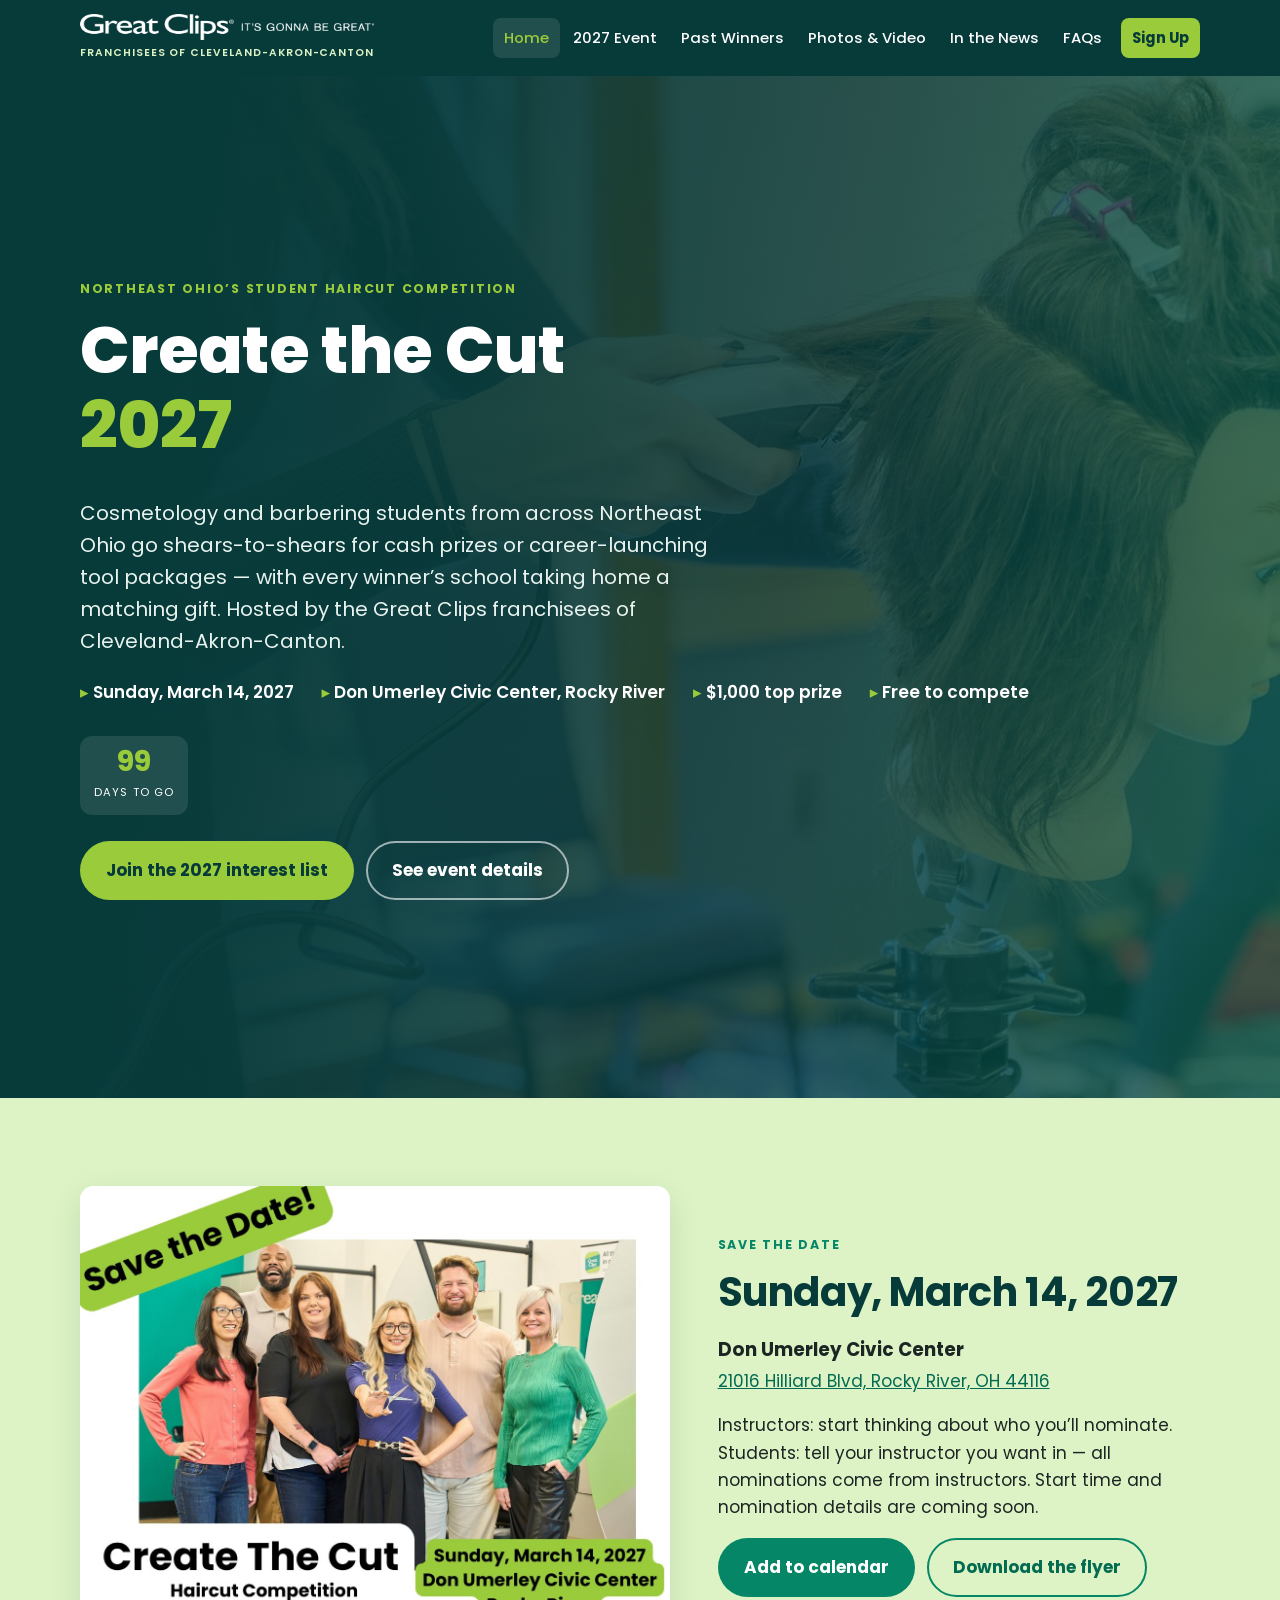
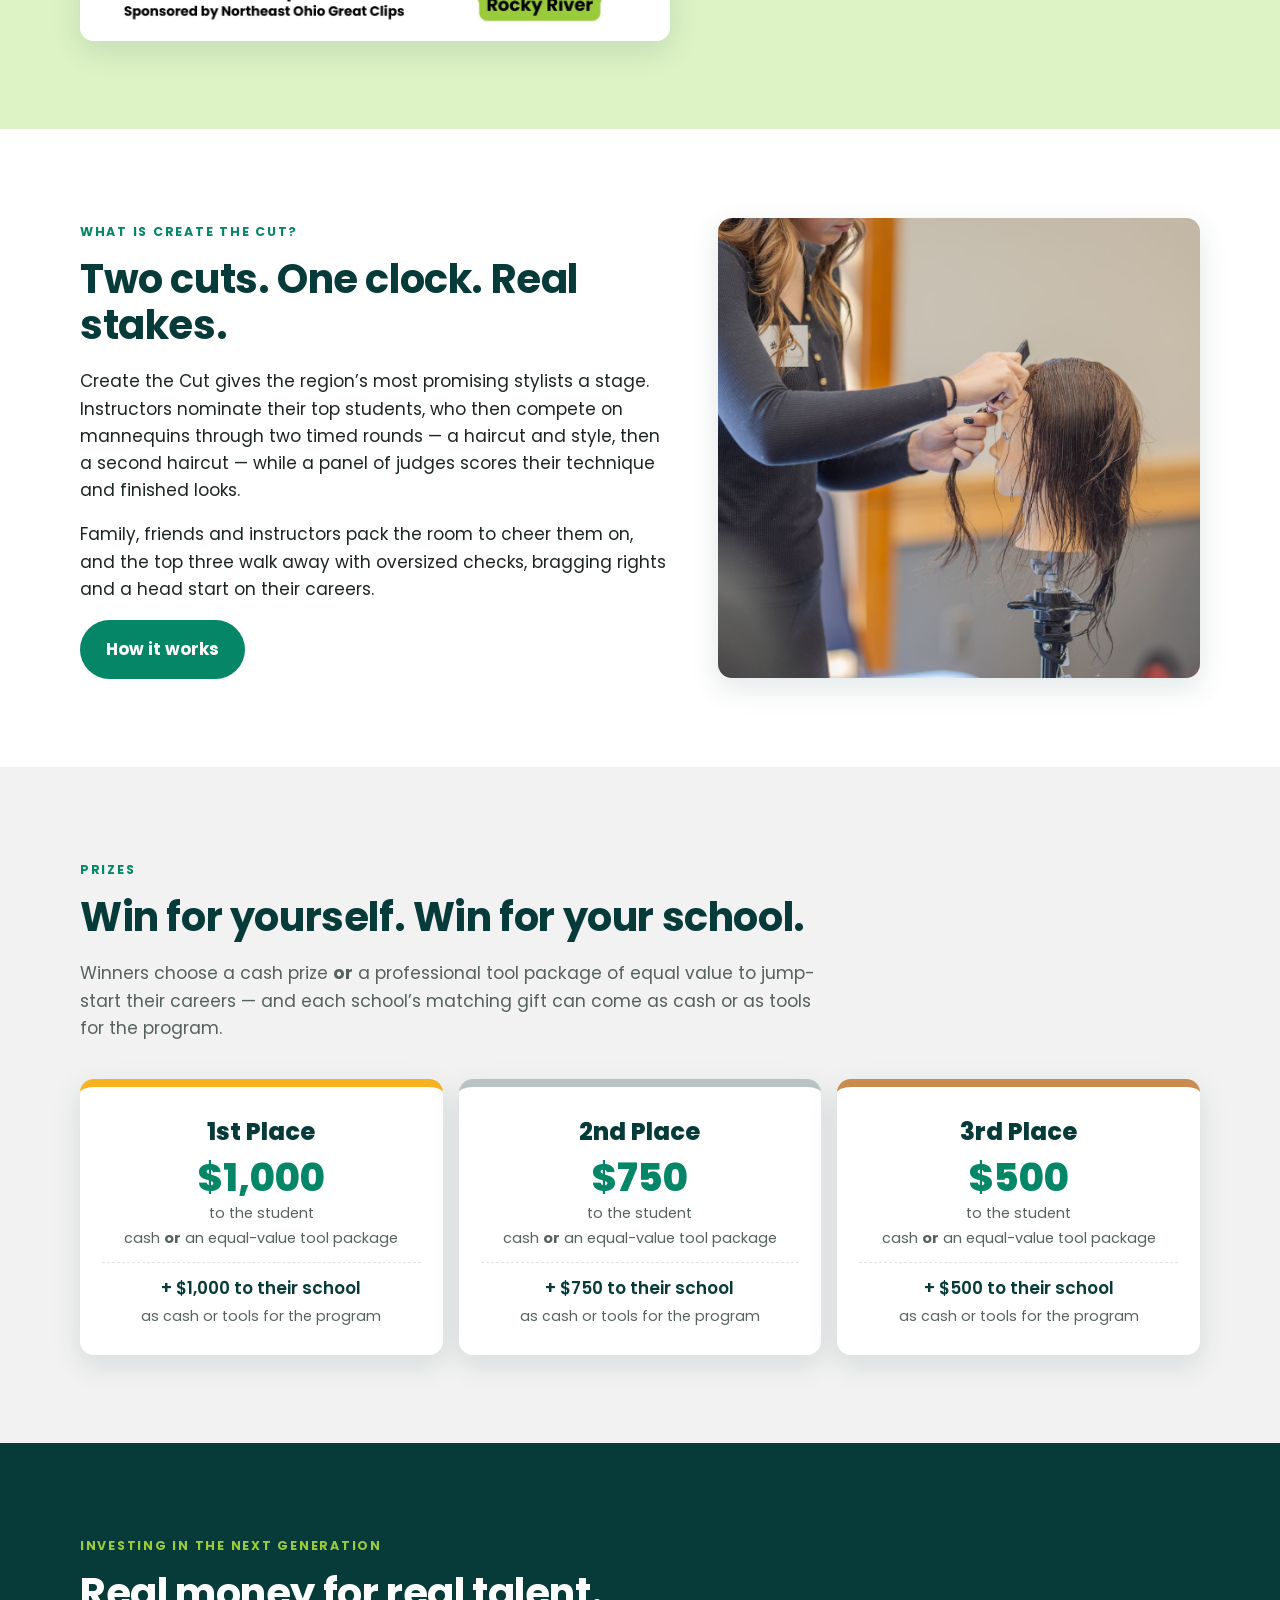
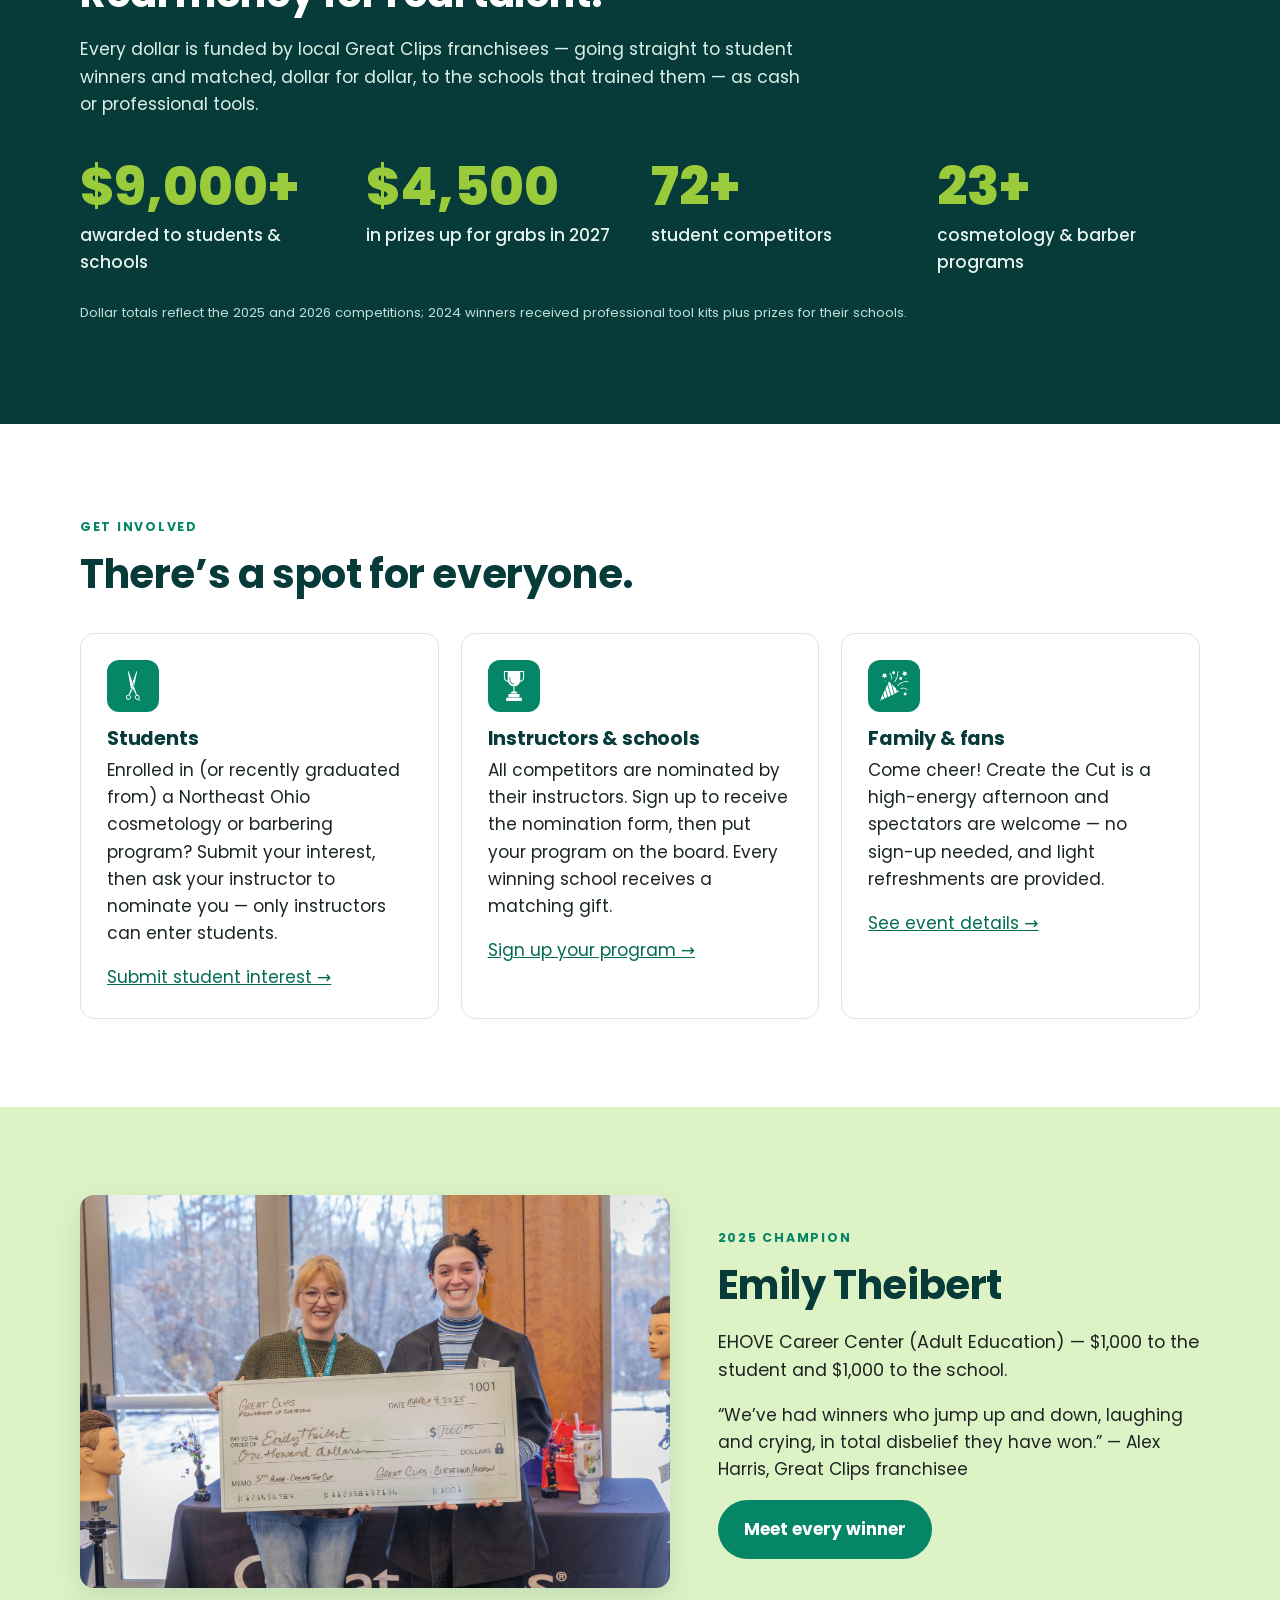
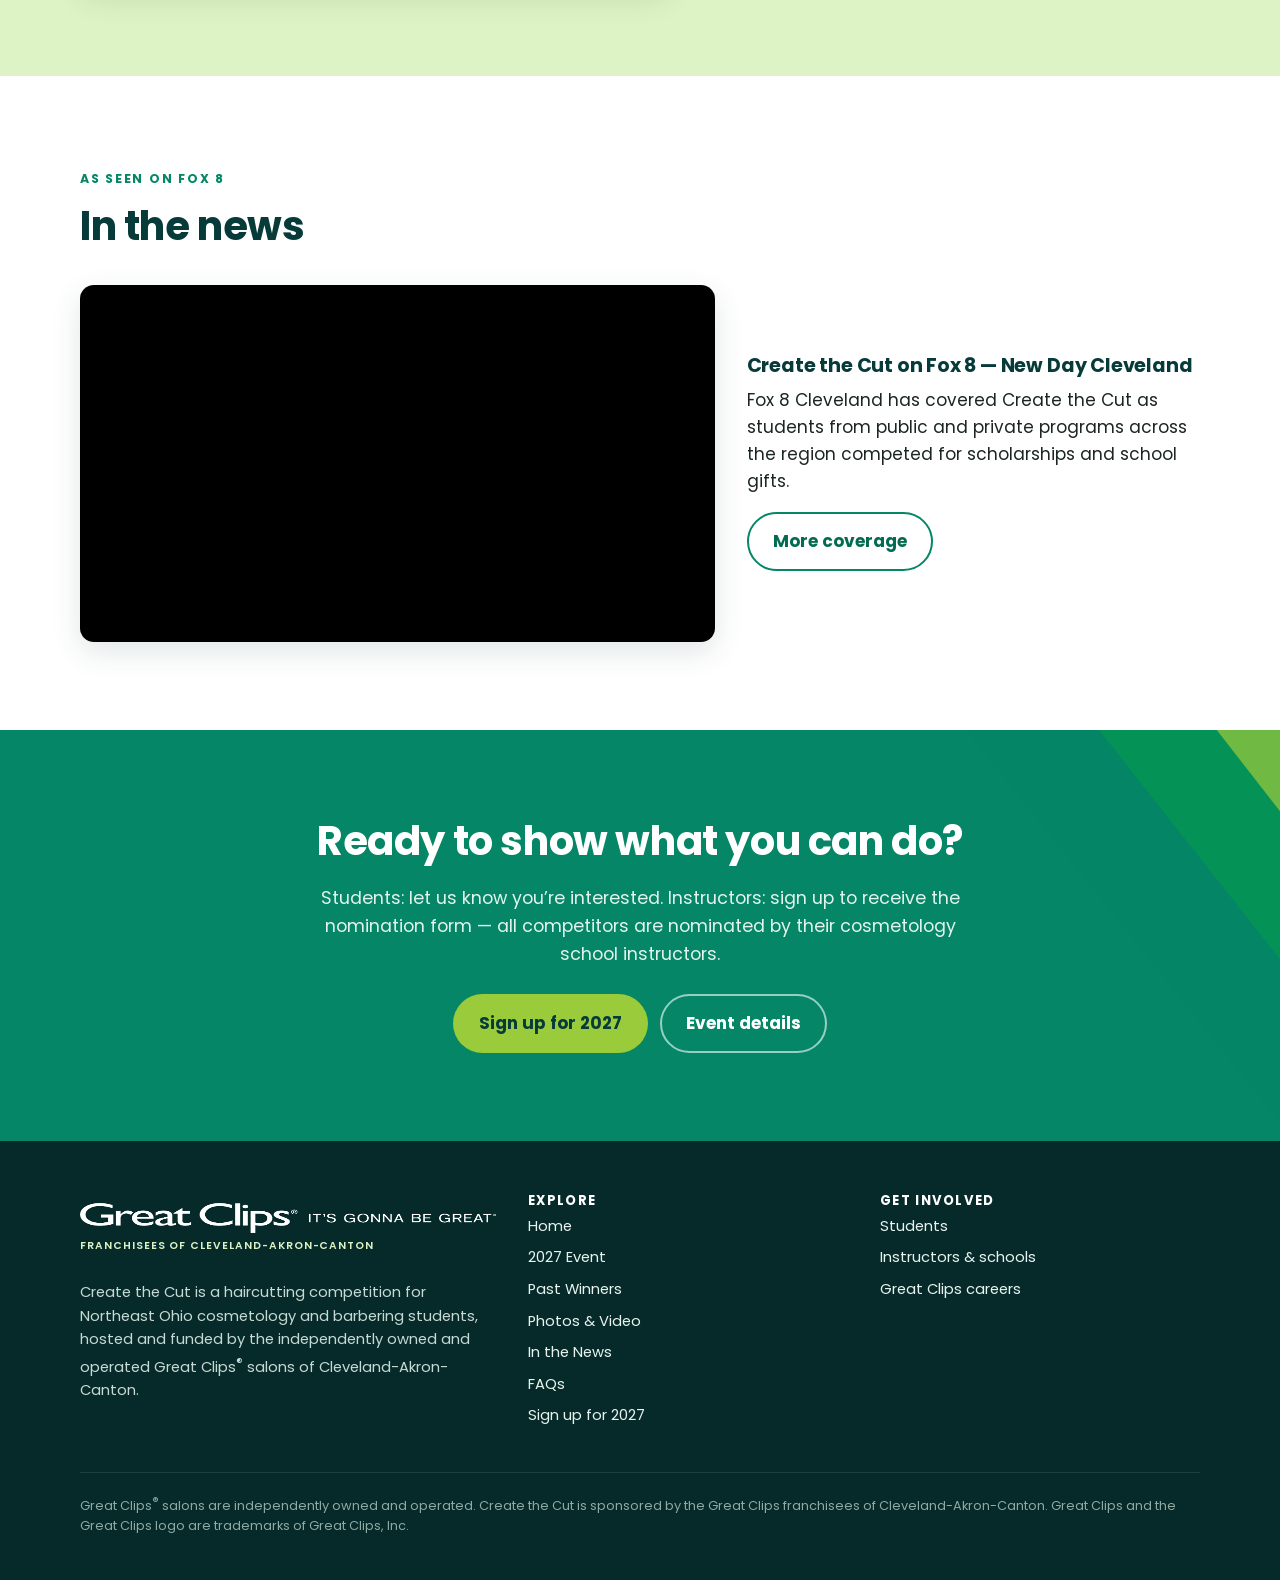
==== index.html @ e7cc9b96 "Add 2026 winners + 23 competitors; format = two 40-min rounds; 2026 run of show Co-Authored-By: Clau" ====
<!doctype html>
<html lang="en">
<head>
<meta charset="utf-8">
<meta name="viewport" content="width=device-width, initial-scale=1">
<title>Create the Cut 2027 | Great Clips Franchisees of Cleveland-Akron-Canton</title>
<meta name="description" content="Create the Cut is a haircutting competition for Northeast Ohio cosmetology and barbering students — cash or tool-package prizes plus matching school gifts, hosted by the Great Clips franchisees of Cleveland-Akron-Canton.">
<meta property="og:title" content="Create the Cut 2027 | Great Clips Franchisees of Cleveland-Akron-Canton">
<meta property="og:description" content="Create the Cut is a haircutting competition for Northeast Ohio cosmetology and barbering students — cash or tool-package prizes plus matching school gifts, hosted by the Great Clips franchisees of Cleveland-Akron-Canton.">
<meta property="og:image" content="assets/img/gallery/2025/ctc2025-01.jpg">
<meta name="theme-color" content="#073b3a">
<link rel="icon" href="assets/icons/shears.svg" type="image/svg+xml">
<link rel="preconnect" href="https://fonts.googleapis.com">
<link rel="preconnect" href="https://fonts.gstatic.com" crossorigin>
<link href="https://fonts.googleapis.com/css2?family=Poppins:wght@400;500;600;700;800&display=swap" rel="stylesheet">
<link rel="stylesheet" href="assets/css/site.css?v=1792579326">
</head>
<body>
<a class="skip" href="#main">Skip to content</a>
<header class="site-head">
  <div class="wrap">
    <a class="lockup " href="index.html" aria-label="Great Clips franchisees of Cleveland-Akron-Canton — home"><img src="assets/logo/gc-logo-tag-white.png" alt="Great Clips" width="276" height="26"><span>Franchisees of Cleveland-Akron-Canton</span></a>
    <button class="menu-btn" aria-expanded="false" aria-controls="nav">Menu</button>
    <nav class="nav" id="nav" aria-label="Main"><a href="index.html" aria-current=page>Home</a><a href="event.html">2027 Event</a><a href="past-events.html">Past Winners</a><a href="gallery.html">Photos & Video</a><a href="news.html">In the News</a><a href="faq.html">FAQs</a><a class="cta" href="signup.html">Sign Up</a></nav>
  </div>
</header>
<main id="main">

<section class="hero"><div class="hero-bg" style="background-image:url('assets/img/gallery/2025/ctc2025-19.jpg')"></div><div class="wrap">
  <span class="eyebrow">Northeast Ohio’s student haircut competition</span>
  <h1>Create the Cut <em>2027</em></h1>
  <p class="lede">Cosmetology and barbering students from across Northeast Ohio go shears-to-shears for cash prizes or career-launching tool packages — with every winner’s school taking home a matching gift. Hosted by the Great Clips franchisees of Cleveland-Akron-Canton.</p>
  <div class="facts"><span>Sunday, March 14, 2027</span><span>Don Umerley Civic Center, Rocky River</span><span>$1,000 top prize</span><span>Free to compete</span></div>
  <div class="countdown" data-to="2027-03-14T00:00:00-05:00"><div><b data-d>–</b><small>days to go</small></div></div>
  <div class="btn-row"><a class="btn btn-lime" href="signup.html">Join the 2027 interest list</a><a class="btn btn-ghost" href="event.html">See event details</a></div>
</div></section>

<section class="band-mint"><div class="wrap split">
  <a href="assets/ctc-save-the-date-2027.pdf" target="_blank" rel="noopener"><img src="assets/img/save-the-date-2027.jpg" alt="Save the date: Create the Cut, Sunday, March 14, 2027, Don Umerley Civic Center, Rocky River" loading="lazy" style="max-height:none;object-fit:contain;background:#fff"></a>
  <div>
    <span class="eyebrow" style="color:var(--jade)">Save the date</span>
    <h2>Sunday, March 14, 2027</h2>
    <p style="font-size:1.15rem;margin-bottom:4px"><b>Don Umerley Civic Center</b></p>
    <p><a href="https://www.google.com/maps/search/?api=1&amp;query=Don+Umerley+Civic+Center+21016+Hilliard+Blvd+Rocky+River+OH+44116" target="_blank" rel="noopener">21016 Hilliard Blvd, Rocky River, OH 44116</a></p>
    <p>Instructors: start thinking about who you’ll nominate. Students: tell your instructor you want in — all nominations come from instructors. Start time and nomination details are coming soon.</p>
    <div class="btn-row"><a class="btn btn-jade" href="assets/create-the-cut-2027.ics" download>Add to calendar</a><a class="btn btn-outline" href="assets/ctc-save-the-date-2027.pdf" download>Download the flyer</a></div>
  </div>
</div></section>

<section><div class="wrap split">
  <div>
    <span class="eyebrow" style="color:var(--jade)">What is Create the Cut?</span>
    <h2>Two cuts. One clock. Real stakes.</h2>
    <p>Create the Cut gives the region’s most promising stylists a stage. Instructors nominate their top students, who then compete on mannequins through two timed rounds — a haircut and style, then a second haircut — while a panel of judges scores their technique and finished looks.</p>
    <p>Family, friends and instructors pack the room to cheer them on, and the top three walk away with oversized checks, bragging rights and a head start on their careers.</p>
    <a class="btn btn-jade" href="event.html">How it works</a>
  </div>
  <img src="assets/img/gallery/2025/ctc2025-14.jpg" alt="A student competitor cutting a mannequin's hair at Create the Cut 2025" loading="lazy">
</div></section>

<section class="band-gray"><div class="wrap">
  <div class="section-head"><span class="eyebrow" style="color:var(--jade)">Prizes</span><h2>Win for yourself. Win for your school.</h2>
  <p>Winners choose a cash prize <b>or</b> a professional tool package of equal value to jump-start their careers — and each school’s matching gift can come as cash or as tools for the program.</p></div>
  <div class="prizes"><div class="prize p1"><div class="place">1st Place</div><div class="amt">$1,000</div><div class="who">to the student</div><div class="who" style="margin-top:2px">cash <b>or</b> an equal-value tool package</div><span class="plus">+ $1,000 to their school<br><small style="font-weight:400;color:var(--muted)">as cash or tools for the program</small></span></div><div class="prize p2"><div class="place">2nd Place</div><div class="amt">$750</div><div class="who">to the student</div><div class="who" style="margin-top:2px">cash <b>or</b> an equal-value tool package</div><span class="plus">+ $750 to their school<br><small style="font-weight:400;color:var(--muted)">as cash or tools for the program</small></span></div><div class="prize p3"><div class="place">3rd Place</div><div class="amt">$500</div><div class="who">to the student</div><div class="who" style="margin-top:2px">cash <b>or</b> an equal-value tool package</div><span class="plus">+ $500 to their school<br><small style="font-weight:400;color:var(--muted)">as cash or tools for the program</small></span></div></div>
</div></section>

<section class="band-dark"><div class="wrap">
  <div class="section-head"><span class="eyebrow">Investing in the next generation</span>
  <h2>Real money for real talent.</h2>
  <p>Every dollar is funded by local Great Clips franchisees — going straight to student winners and matched, dollar for dollar, to the schools that trained them — as cash or professional tools.</p></div>
  <div class="grid g4">
    <div class="stat"><b>$9,000+</b><span>awarded to students &amp; schools</span></div>
    <div class="stat"><b>$4,500</b><span>in prizes up for grabs in 2027</span></div>
    <div class="stat"><b>72+</b><span>student competitors</span></div>
    <div class="stat"><b>23+</b><span>cosmetology &amp; barber programs</span></div>
  </div>
  <p class="note">Dollar totals reflect the 2025 and 2026 competitions; 2024 winners received professional tool kits plus prizes for their schools.</p>
</div></section>

<section><div class="wrap">
  <div class="section-head"><span class="eyebrow" style="color:var(--jade)">Get involved</span><h2>There’s a spot for everyone.</h2></div>
  <div class="grid g3">
    <div class="card"><div class="ico"><img src="assets/icons/shears.svg" alt=""></div><h3>Students</h3><p>Enrolled in (or recently graduated from) a Northeast Ohio cosmetology or barbering program? Submit your interest, then ask your instructor to nominate you — only instructors can enter students.</p><a href="signup.html?role=student">Submit student interest →</a></div>
    <div class="card"><div class="ico"><img src="assets/icons/trophy.svg" alt=""></div><h3>Instructors &amp; schools</h3><p>All competitors are nominated by their instructors. Sign up to receive the nomination form, then put your program on the board. Every winning school receives a matching gift.</p><a href="signup.html?role=instructor">Sign up your program →</a></div>
    <div class="card"><div class="ico"><img src="assets/icons/party.svg" alt=""></div><h3>Family &amp; fans</h3><p>Come cheer! Create the Cut is a high-energy afternoon and spectators are welcome — no sign-up needed, and light refreshments are provided.</p><a href="event.html">See event details →</a></div>
  </div>
</div></section>

<section class="band-mint"><div class="wrap split">
  <img src="assets/img/gallery/2025/ctc2025-37.jpg" alt="Emily Theibert holding the first-place check at Create the Cut 2025" loading="lazy">
  <div>
    <span class="eyebrow" style="color:var(--jade)">2025 Champion</span>
    <h2>Emily Theibert</h2>
    <p style="font-size:1.1rem">EHOVE Career Center (Adult Education) — $1,000 to the student and $1,000 to the school.</p>
    <p>“We’ve had winners who jump up and down, laughing and crying, in total disbelief they have won.” — Alex Harris, Great Clips franchisee</p>
    <a class="btn btn-jade" href="past-events.html">Meet every winner</a>
  </div>
</div></section>

<section><div class="wrap">
  <div class="section-head"><span class="eyebrow" style="color:var(--jade)">As seen on FOX 8</span><h2>In the news</h2></div>
  <div class="feature-video">
    <iframe class="yt" src="https://www.youtube.com/embed/rX6pggy170c" title="Create the Cut on Fox 8 — New Day Cleveland" loading="lazy" referrerpolicy="strict-origin-when-cross-origin" allow="accelerometer; encrypted-media; gyroscope; picture-in-picture; web-share" allowfullscreen></iframe>
    <div><h3>Create the Cut on Fox 8 — New Day Cleveland</h3><p>Fox 8 Cleveland has covered Create the Cut as students from public and private programs across the region competed for scholarships and school gifts.</p><a class="btn btn-outline" href="news.html">More coverage</a></div>
  </div>
</div></section>

<section class="cta-band"><svg class="tri" viewBox="0 0 400 300" preserveAspectRatio="xMaxYMid slice" aria-hidden="true"><polygon points="160,0 400,0 400,300" fill="#048667" opacity=".55"/><polygon points="250,0 400,0 400,190" fill="#089f45" opacity=".55"/><polygon points="330,0 400,0 400,90" fill="#9acb3a" opacity=".8"/></svg><div class="wrap" style="position:relative;z-index:1">
  <h2>Ready to show what you can do?</h2><p>Students: let us know you’re interested. Instructors: sign up to receive the nomination form — all competitors are nominated by their cosmetology school instructors.</p>
  <div class="btn-row"><a class="btn btn-lime" href="signup.html">Sign up for 2027</a><a class="btn btn-ghost" href="event.html">Event details</a></div>
</div></section>

</main>
<footer class="site-foot">
  <div class="wrap">
    <div class="cols">
      <div>
        <a class="lockup " href="index.html" aria-label="Great Clips franchisees of Cleveland-Akron-Canton — home"><img src="assets/logo/gc-logo-tag-white.png" alt="Great Clips" width="276" height="26"><span>Franchisees of Cleveland-Akron-Canton</span></a>
        <p style="margin-top:16px;max-width:30rem">Create the Cut is a haircutting competition for Northeast Ohio cosmetology and barbering students, hosted and funded by the independently owned and operated Great Clips<sup>®</sup> salons of Cleveland-Akron-Canton.</p>
      </div>
      <div>
        <h4>Explore</h4>
        <ul><li><a href="index.html">Home</a></li><li><a href="event.html">2027 Event</a></li><li><a href="past-events.html">Past Winners</a></li><li><a href="gallery.html">Photos & Video</a></li><li><a href="news.html">In the News</a></li><li><a href="faq.html">FAQs</a></li><li><a href="signup.html">Sign up for 2027</a></li></ul>
      </div>
      <div>
        <h4>Get involved</h4>
        <ul>
          <li><a href="signup.html?role=student">Students</a></li>
          <li><a href="signup.html?role=instructor">Instructors &amp; schools</a></li>
          <li><a href="https://jobs.greatclips.com" target="_blank" rel="noopener">Great Clips careers</a></li>
          
        </ul>
      </div>
    </div>
    <p class="fine">Great Clips<sup>®</sup> salons are independently owned and operated. Create the Cut is sponsored by the Great Clips franchisees of Cleveland-Akron-Canton. Great Clips and the Great Clips logo are trademarks of Great Clips, Inc.</p>
  </div>
</footer>
<div class="lightbox" role="dialog" aria-modal="true" aria-label="Photo viewer">
  <button class="x" aria-label="Close">×</button><button class="prev" aria-label="Previous photo">‹</button>
  <img alt=""><button class="next" aria-label="Next photo">›</button>
</div>
<script src="assets/js/site.js?v=1792579326"></script>
</body>
</html>
---- assets/css/site.css ----
/* Create the Cut — Great Clips 2025 brand: green-led palette, Poppins (digital brand font), black/white logo only. */
:root {
  --jade: #048667;
  --jade-ink: #036b52;
  --lime: #9acb3a;
  --emerald: #089f45;
  --dark: #073b3a;
  --darker: #052a29;
  --sky: #bee5e6;
  --mint: #ddf3c5;
  --gray: #f2f2f2;
  --marigold: #f6b221;
  --ink: #1b2523;
  --muted: #55625f;
  --line: #dfe5e3;
  --white: #fff;
  --radius: 14px;
  --shadow: 0 10px 30px rgba(7, 59, 58, .12);
  --max: 1160px;
  color-scheme: light;
}
* { box-sizing: border-box; }
html { scroll-behavior: smooth; -webkit-text-size-adjust: 100%; }
body {
  margin: 0; background: var(--white); color: var(--ink);
  font: 400 17px/1.6 "Poppins", system-ui, -apple-system, "Segoe UI", sans-serif;
}
img, video, iframe { max-width: 100%; display: block; }
a { color: var(--jade-ink); }
a:hover { color: var(--emerald); }
h1, h2, h3, h4 { line-height: 1.15; margin: 0 0 .5em; color: var(--dark); letter-spacing: -.01em; }
h1 { font-size: clamp(2.3rem, 5.5vw, 4.1rem); font-weight: 800; }
h2 { font-size: clamp(1.7rem, 3.4vw, 2.5rem); font-weight: 700; }
h3 { font-size: 1.2rem; font-weight: 700; }
p { margin: 0 0 1em; }
.wrap { max-width: var(--max); margin: 0 auto; padding: 0 20px; }
.skip { position: absolute; left: -999px; }
.skip:focus { left: 12px; top: 12px; z-index: 99; background: #fff; padding: 8px 12px; }
:focus-visible { outline: 3px solid var(--lime); outline-offset: 2px; }

/* ---------- header / logo lockup ---------- */
.site-head { background: var(--dark); color: #fff; position: sticky; top: 0; z-index: 50; }
.site-head .wrap { display: flex; align-items: center; justify-content: space-between; gap: 16px; min-height: 76px; }
.lockup { display: flex; flex-direction: column; text-decoration: none; color: #fff; padding: 10px 0; }
.lockup img { height: 26px; width: auto; }
.lockup span { font-size: .66rem; font-weight: 600; letter-spacing: .09em; text-transform: uppercase; color: var(--mint); margin-top: 5px; white-space: nowrap; }
.nav { display: flex; gap: 2px; align-items: center; }
.nav a { color: #fff; text-decoration: none; font-weight: 500; font-size: .93rem; padding: 8px 11px; border-radius: 8px; }
.nav a:hover, .nav a[aria-current="page"] { background: rgba(255,255,255,.1); color: var(--lime); }
.nav a.cta { background: var(--lime); color: var(--dark); font-weight: 700; margin-left: 6px; }
.nav a.cta:hover { background: #b2dc5c; color: var(--dark); }
.menu-btn { display: none; background: none; border: 2px solid rgba(255,255,255,.35); color: #fff; border-radius: 8px; padding: 6px 12px; font: inherit; font-weight: 600; cursor: pointer; }
@media (max-width: 960px) {
  .menu-btn { display: block; }
  .nav { display: none; position: absolute; left: 0; right: 0; top: 100%; background: var(--dark); flex-direction: column; align-items: stretch; padding: 8px 16px 18px; border-top: 1px solid rgba(255,255,255,.1); }
  .nav.open { display: flex; }
  .nav a { padding: 12px; font-size: 1rem; }
  .nav a.cta { margin: 8px 0 0; text-align: center; }
}

/* ---------- buttons ---------- */
.btn { display: inline-flex; align-items: center; gap: 8px; padding: 14px 24px; border-radius: 999px; font-weight: 700; text-decoration: none; border: 2px solid transparent; cursor: pointer; font: inherit; font-weight: 700; transition: transform .15s, background .15s; }
.btn:hover { transform: translateY(-1px); }
.btn-lime { background: var(--lime); color: var(--dark); }
.btn-lime:hover { background: #b2dc5c; color: var(--dark); }
.btn-jade { background: var(--jade); color: #fff; }
.btn-jade:hover { background: var(--jade-ink); color: #fff; }
.btn-ghost { border-color: rgba(255,255,255,.6); color: #fff; }
.btn-ghost:hover { background: rgba(255,255,255,.1); color: #fff; }
.btn-outline { border-color: var(--jade); color: var(--jade-ink); }
.btn-row { display: flex; flex-wrap: wrap; gap: 12px; }

/* ---------- hero ---------- */
.hero { position: relative; color: #fff; background: var(--dark); overflow: hidden; }
.hero-bg { position: absolute; inset: 0; background: center 35%/cover no-repeat; opacity: .42; }
.hero::after { content: ""; position: absolute; inset: 0; background: linear-gradient(100deg, var(--dark) 15%, rgba(7,59,58,.55) 60%, rgba(4,134,103,.35)); }
.hero .wrap { position: relative; z-index: 1; padding-top: clamp(56px, 9vw, 110px); padding-bottom: clamp(56px, 9vw, 110px); }
.hero h1 { color: #fff; max-width: 13ch; }
.hero h1 em { font-style: normal; color: var(--lime); }
.hero .lede { font-size: clamp(1.05rem, 1.6vw, 1.25rem); max-width: 40rem; color: #e8f3ef; }
.eyebrow { display: inline-block; font-size: .78rem; font-weight: 700; letter-spacing: .14em; text-transform: uppercase; color: var(--lime); margin-bottom: 14px; }
.hero .facts { display: flex; flex-wrap: wrap; gap: 10px 28px; margin: 22px 0 30px; font-weight: 600; }
.hero .facts span::before { content: "▸ "; color: var(--lime); }
.page-hero { background: var(--dark); color: #fff; position: relative; overflow: hidden; }
.page-hero .wrap { padding-top: 56px; padding-bottom: 52px; position: relative; z-index: 1; }
.page-hero h1 { color: #fff; font-size: clamp(2rem, 4.4vw, 3.2rem); }
.page-hero p { color: #dcebe6; max-width: 46rem; font-size: 1.1rem; margin: 0; }
.tri { position: absolute; right: -40px; top: 0; bottom: 0; width: 46%; pointer-events: none; opacity: .9; }

/* ---------- sections ---------- */
section { padding: clamp(52px, 7vw, 88px) 0; }
.band-gray { background: var(--gray); }
.band-mint { background: var(--mint); }
.band-jade { background: var(--jade); color: #fff; }
.band-jade h2, .band-jade h3 { color: #fff; }
.band-dark { background: var(--dark); color: #fff; }
.band-dark h2, .band-dark h3 { color: #fff; }
.section-head { max-width: 46rem; margin-bottom: 36px; }
.section-head p { color: var(--muted); font-size: 1.08rem; }
.band-jade .section-head p, .band-dark .section-head p { color: #dcefe8; }
.grid { display: grid; gap: 22px; }
.g2 { grid-template-columns: repeat(auto-fit, minmax(300px, 1fr)); }
.g3 { grid-template-columns: repeat(auto-fit, minmax(260px, 1fr)); }
.g4 { grid-template-columns: repeat(auto-fit, minmax(200px, 1fr)); }
.split { display: grid; grid-template-columns: 1.1fr .9fr; gap: 48px; align-items: center; }
@media (max-width: 860px) { .split { grid-template-columns: 1fr; gap: 28px; } }
.split img { border-radius: var(--radius); box-shadow: var(--shadow); width: 100%; height: 100%; max-height: 460px; object-fit: cover; }

/* ---------- cards / stats ---------- */
.card { background: #fff; border: 1px solid var(--line); border-radius: var(--radius); padding: 26px; }
.card h3 { margin-bottom: .35em; }
.card p:last-child { margin-bottom: 0; }
.card .ico { width: 52px; height: 52px; border-radius: 12px; background: var(--jade); display: grid; place-items: center; margin-bottom: 16px; }
.card .ico img { width: 30px; height: 30px; filter: brightness(0) invert(1); }
.stat { text-align: left; padding: 6px 0; }
.stat b { display: block; font-size: clamp(2.3rem, 4.6vw, 3.3rem); font-weight: 800; color: var(--lime); line-height: 1; margin-bottom: 8px; }
.stat span { font-weight: 500; color: #e6f2ee; }
.band-mint .stat b, .band-gray .stat b { color: var(--jade); }
.band-mint .stat span { color: var(--dark); }
.note { font-size: .82rem; color: var(--muted); margin-top: 20px; }
.band-jade .note, .band-dark .note { color: #bfe0d6; }

/* prize table */
.prizes { display: grid; grid-template-columns: repeat(3, 1fr); gap: 16px; }
@media (max-width: 700px) { .prizes { grid-template-columns: 1fr; } }
.prize { background: #fff; color: var(--ink); border-radius: var(--radius); padding: 26px 22px; text-align: center; border-top: 8px solid var(--lime); box-shadow: var(--shadow); }
.prize.p1 { border-top-color: var(--marigold); }
.prize.p2 { border-top-color: #b9c4c2; }
.prize.p3 { border-top-color: #c98b4f; }
.prize .place { font-weight: 800; font-size: 1.5rem; color: var(--dark); }
.prize .amt { font-size: 2.4rem; font-weight: 800; color: var(--jade); line-height: 1.1; margin: 6px 0 2px; }
.prize .who { font-size: .9rem; color: var(--muted); }
.prize .plus { display: block; margin-top: 12px; padding-top: 12px; border-top: 1px dashed var(--line); font-weight: 600; color: var(--dark); }

/* timeline / steps */
.steps { counter-reset: s; display: grid; gap: 14px; }
.step { position: relative; padding: 18px 20px 18px 74px; background: #fff; border: 1px solid var(--line); border-radius: var(--radius); }
.step::before { counter-increment: s; content: counter(s); position: absolute; left: 18px; top: 16px; width: 40px; height: 40px; border-radius: 50%; background: var(--jade); color: #fff; font-weight: 800; display: grid; place-items: center; }
.step h3 { margin: 0 0 4px; font-size: 1.05rem; }
.step p { margin: 0; color: var(--muted); }
.sched { list-style: none; margin: 0; padding: 0; }
.sched li { display: grid; grid-template-columns: 130px 1fr; gap: 16px; padding: 14px 0; border-bottom: 1px solid var(--line); }
.sched li b { color: var(--jade-ink); }
@media (max-width: 520px) { .sched li { grid-template-columns: 1fr; gap: 2px; } }
.glance { display: grid; grid-template-columns: repeat(auto-fit, minmax(220px, 1fr)); gap: 0; border: 1px solid var(--line); border-radius: var(--radius); overflow: hidden; background: #fff; }
.glance div { padding: 22px; border-right: 1px solid var(--line); border-bottom: 1px solid var(--line); }
.glance small { display: block; text-transform: uppercase; letter-spacing: .1em; font-weight: 700; font-size: .72rem; color: var(--jade-ink); margin-bottom: 4px; }
.glance strong { display: block; font-size: 1.12rem; color: var(--dark); }
.glance span { color: var(--muted); font-size: .92rem; }
.tag { display: inline-block; background: var(--mint); color: var(--dark); font-weight: 600; font-size: .78rem; padding: 3px 10px; border-radius: 999px; }
.tba { background: #fff4d6; color: #6b4b00; }

/* ---------- past events ---------- */
.year-nav { display: flex; gap: 8px; flex-wrap: wrap; margin-bottom: 8px; }
.year-nav a { text-decoration: none; font-weight: 700; padding: 8px 18px; border-radius: 999px; border: 2px solid var(--jade); color: var(--jade-ink); }
.year-nav a:hover { background: var(--jade); color: #fff; }
.year { scroll-margin-top: 90px; }
.year-head { display: flex; flex-wrap: wrap; align-items: baseline; gap: 10px 20px; margin-bottom: 18px; }
.year-head h2 { margin: 0; font-size: clamp(2.4rem, 5vw, 3.6rem); color: var(--jade); }
.meta { display: flex; flex-wrap: wrap; gap: 8px; }
.podium { display: grid; grid-template-columns: repeat(3, 1fr); gap: 16px; margin: 26px 0; }
@media (max-width: 760px) { .podium { grid-template-columns: 1fr; } }
.winner { border-radius: var(--radius); padding: 22px; background: var(--dark); color: #fff; position: relative; overflow: hidden; }
.winner .medal { width: 46px; height: 46px; border-radius: 50%; display: grid; place-items: center; font-weight: 800; color: var(--dark); background: var(--marigold); margin-bottom: 12px; }
.winner.p2 .medal { background: #d5dddb; }
.winner.p3 .medal { background: #d9a06b; }
.winner .nm { font-size: 1.3rem; font-weight: 700; line-height: 1.2; }
.winner .sc { color: var(--mint); font-size: .95rem; margin-top: 4px; }
.winner .amt { margin-top: 14px; font-size: .88rem; color: #cde6de; }
.winner .amt b { color: var(--lime); }
.pending { border: 2px dashed var(--line); border-radius: var(--radius); padding: 22px; color: var(--muted); background: #fff; margin: 22px 0; }
details.roster { background: #fff; border: 1px solid var(--line); border-radius: var(--radius); margin-top: 18px; }
details.roster summary { cursor: pointer; padding: 16px 20px; font-weight: 700; color: var(--dark); list-style: none; display: flex; justify-content: space-between; }
details.roster summary::after { content: "+"; font-size: 1.4rem; line-height: 1; color: var(--jade); }
details.roster[open] summary::after { content: "–"; }
.roster-grid { display: grid; grid-template-columns: repeat(auto-fill, minmax(250px, 1fr)); gap: 0 24px; padding: 0 20px 18px; }
.roster-grid div { padding: 9px 0; border-bottom: 1px solid var(--gray); }
.roster-grid b { display: block; font-weight: 600; }
.roster-grid span { font-size: .86rem; color: var(--muted); }
.schools { columns: 2 260px; padding: 0 20px 18px; margin: 0; list-style: none; }
.schools li { padding: 6px 0; break-inside: avoid; }
.schools li span { color: var(--muted); font-size: .86rem; }
.strip { display: grid; grid-template-columns: repeat(auto-fill, minmax(150px, 1fr)); gap: 8px; margin-top: 18px; }
.strip img { aspect-ratio: 1; object-fit: cover; border-radius: 10px; width: 100%; cursor: zoom-in; }
.divider { height: 1px; background: var(--line); margin: 56px 0; }

/* ---------- gallery ---------- */
.filters { display: flex; flex-wrap: wrap; gap: 8px; margin-bottom: 24px; }
.filters button { font: inherit; font-weight: 600; padding: 8px 18px; border-radius: 999px; border: 2px solid var(--jade); background: #fff; color: var(--jade-ink); cursor: pointer; }
.filters button[aria-pressed="true"] { background: var(--jade); color: #fff; }
.masonry { columns: 3 280px; column-gap: 12px; }
.masonry figure { margin: 0 0 12px; break-inside: avoid; position: relative; }
.masonry img { width: 100%; height: auto; border-radius: 10px; cursor: zoom-in; background: var(--gray); }
.masonry figcaption { position: absolute; left: 10px; top: 10px; background: rgba(7,59,58,.82); color: #fff; font-size: .72rem; font-weight: 700; padding: 2px 9px; border-radius: 999px; }
.videos { display: grid; grid-template-columns: repeat(auto-fit, minmax(320px, 1fr)); gap: 22px; }
.vid { background: #fff; border-radius: var(--radius); overflow: hidden; border: 1px solid var(--line); }
.vid video, .vid .yt { width: 100%; aspect-ratio: 16/9; background: #000; border: 0; }
.vid .cap { padding: 14px 18px; }
.vid .cap b { display: block; color: var(--dark); }
.vid .cap span { font-size: .88rem; color: var(--muted); }
.lightbox { position: fixed; inset: 0; background: rgba(5,20,19,.94); display: none; align-items: center; justify-content: center; z-index: 100; padding: 20px; }
.lightbox.open { display: flex; }
.lightbox img { max-height: 88vh; max-width: 92vw; border-radius: 8px; }
.lightbox button { position: absolute; background: rgba(255,255,255,.12); color: #fff; border: 0; font-size: 1.6rem; width: 52px; height: 52px; border-radius: 50%; cursor: pointer; }
.lightbox .x { top: 16px; right: 16px; }
.lightbox .prev { left: 14px; top: 50%; transform: translateY(-50%); }
.lightbox .next { right: 14px; top: 50%; transform: translateY(-50%); }

/* ---------- news ---------- */
.feature-video { display: grid; grid-template-columns: 1.4fr 1fr; gap: 32px; align-items: center; }
@media (max-width: 860px) { .feature-video { grid-template-columns: 1fr; } }
.feature-video .yt { width: 100%; aspect-ratio: 16/9; border: 0; border-radius: var(--radius); box-shadow: var(--shadow); background: #000; }
.article { display: flex; flex-direction: column; text-decoration: none; color: inherit; transition: transform .15s, box-shadow .15s; }
.article:hover { transform: translateY(-3px); box-shadow: var(--shadow); color: inherit; }
.article .src { font-size: .76rem; text-transform: uppercase; letter-spacing: .1em; font-weight: 700; color: var(--jade-ink); }
.article h3 { margin: 8px 0; }
.article .date { font-size: .85rem; color: var(--muted); }
.article .go { margin-top: auto; padding-top: 14px; font-weight: 700; color: var(--jade-ink); }

/* ---------- FAQ ---------- */
.faq { max-width: 860px; }
.faq h2 { margin-top: 44px; font-size: 1.5rem; }
.faq h2:first-child { margin-top: 0; }
.faq details { border-bottom: 1px solid var(--line); }
.faq summary { cursor: pointer; padding: 20px 40px 20px 0; font-weight: 600; font-size: 1.08rem; color: var(--dark); list-style: none; position: relative; }
.faq summary::-webkit-details-marker { display: none; }
.faq summary::after { content: "+"; position: absolute; right: 6px; top: 14px; font-size: 1.7rem; color: var(--jade); font-weight: 400; }
.faq details[open] summary::after { content: "–"; }
.faq .a { padding: 0 0 20px; color: #2f3b39; }

/* ---------- form ---------- */
.form-wrap { display: grid; grid-template-columns: 1fr 340px; gap: 40px; align-items: start; }
@media (max-width: 900px) { .form-wrap { grid-template-columns: 1fr; } }
form.signup { background: #fff; border: 1px solid var(--line); border-radius: var(--radius); padding: clamp(20px, 4vw, 36px); box-shadow: var(--shadow); }
fieldset { border: 0; padding: 0; margin: 0 0 24px; }
legend { font-weight: 700; color: var(--dark); font-size: 1.05rem; margin-bottom: 12px; padding: 0; }
.roles { display: grid; grid-template-columns: repeat(auto-fit, minmax(180px, 1fr)); gap: 10px; }
.roles label { border: 2px solid var(--line); border-radius: 12px; padding: 14px; cursor: pointer; display: flex; gap: 10px; align-items: flex-start; font-weight: 600; line-height: 1.3; }
.roles label small { display: block; font-weight: 400; color: var(--muted); font-size: .82rem; margin-top: 2px; }
.roles input { margin-top: 3px; accent-color: var(--jade); }
.roles label:has(input:checked) { border-color: var(--jade); background: #f1faf6; }
.fields { display: grid; grid-template-columns: 1fr 1fr; gap: 16px; }
.fields .full { grid-column: 1 / -1; }
@media (max-width: 600px) { .fields { grid-template-columns: 1fr; } }
.field label { display: block; font-weight: 600; font-size: .92rem; margin-bottom: 6px; color: var(--dark); }
.field label i { font-style: normal; color: var(--muted); font-weight: 400; }
input[type=text], input[type=email], input[type=tel], input[type=number], select, textarea {
  width: 100%; font: inherit; font-size: 1rem; padding: 12px 14px; border: 1.5px solid #c9d3d0; border-radius: 10px; background: #fff; color: var(--ink);
}
input:focus, select:focus, textarea:focus { border-color: var(--jade); outline: 3px solid rgba(154,203,58,.45); outline-offset: 0; }
textarea { min-height: 96px; resize: vertical; }
.check { display: flex; gap: 10px; align-items: flex-start; font-size: .92rem; color: #2f3b39; margin-top: 8px; }
.check input { margin-top: 4px; accent-color: var(--jade); width: 18px; height: 18px; flex: none; }
.hp { position: absolute; left: -5000px; }
.role-only { display: none; }
.form-msg { margin-top: 16px; padding: 14px 16px; border-radius: 10px; display: none; font-weight: 500; }
.form-msg.ok { display: block; background: var(--mint); color: var(--dark); }
.form-msg.err { display: block; background: #fde8e4; color: #7a1d0c; }
.form-msg.info { display: block; background: #fff4d6; color: #5c4100; }
.aside-card { background: var(--dark); color: #fff; border-radius: var(--radius); padding: 28px; position: sticky; top: 100px; }
.aside-card h3 { color: #fff; }
.aside-card ul { padding-left: 18px; margin: 0 0 1em; color: #dcebe6; }
.aside-card li { margin-bottom: 8px; }
.aside-card .big { font-size: 2.3rem; font-weight: 800; color: var(--lime); line-height: 1; }

/* ---------- CTA + footer ---------- */
.cta-band { background: var(--jade); color: #fff; text-align: center; position: relative; overflow: hidden; }
.cta-band h2 { color: #fff; }
.cta-band p { color: #e3f4ee; max-width: 40rem; margin: 0 auto 26px; font-size: 1.1rem; }
.cta-band .btn-row { justify-content: center; }
.site-foot { background: var(--darker); color: #c7d9d4; padding: 52px 0 30px; font-size: .92rem; }
.site-foot .cols { display: grid; grid-template-columns: 1.3fr 1fr 1fr; gap: 32px; }
@media (max-width: 760px) { .site-foot .cols { grid-template-columns: 1fr; } }
.site-foot a { color: #e8f3ef; text-decoration: none; }
.site-foot a:hover { color: var(--lime); }
.site-foot h4 { color: #fff; font-size: .82rem; text-transform: uppercase; letter-spacing: .1em; }
.site-foot ul { list-style: none; padding: 0; margin: 0; }
.site-foot li { margin-bottom: 8px; }
.site-foot .lockup img { height: 30px; }
.site-foot .fine { border-top: 1px solid rgba(255,255,255,.1); margin-top: 36px; padding-top: 20px; font-size: .8rem; color: #8fa9a3; }
.countdown { display: flex; gap: 10px; margin: 0 0 26px; }
.countdown div { background: rgba(255,255,255,.1); border-radius: 12px; padding: 10px 14px; text-align: center; min-width: 74px; }
.countdown b { display: block; font-size: 1.8rem; color: var(--lime); line-height: 1.1; }
.countdown small { font-size: .7rem; text-transform: uppercase; letter-spacing: .1em; }
@media (prefers-reduced-motion: reduce) { * { scroll-behavior: auto !important; transition: none !important; } }
@media (max-width: 480px) {
  .site-head .wrap { gap: 10px; padding: 0 16px; }
  .lockup img { height: 20px; }
  .lockup span { font-size: .54rem; letter-spacing: .06em; }
  .menu-btn { padding: 6px 10px; flex: none; }
  .wrap { padding: 0 16px; }
}

.callout { background: #fff4d6; border-left: 6px solid var(--marigold); color: #4a3500; padding: 14px 18px; border-radius: 10px; margin-bottom: 24px; }
.role-note { margin: 14px 0 0; padding: 12px 16px; border-radius: 10px; background: var(--mint); color: var(--dark); font-size: .94rem; }
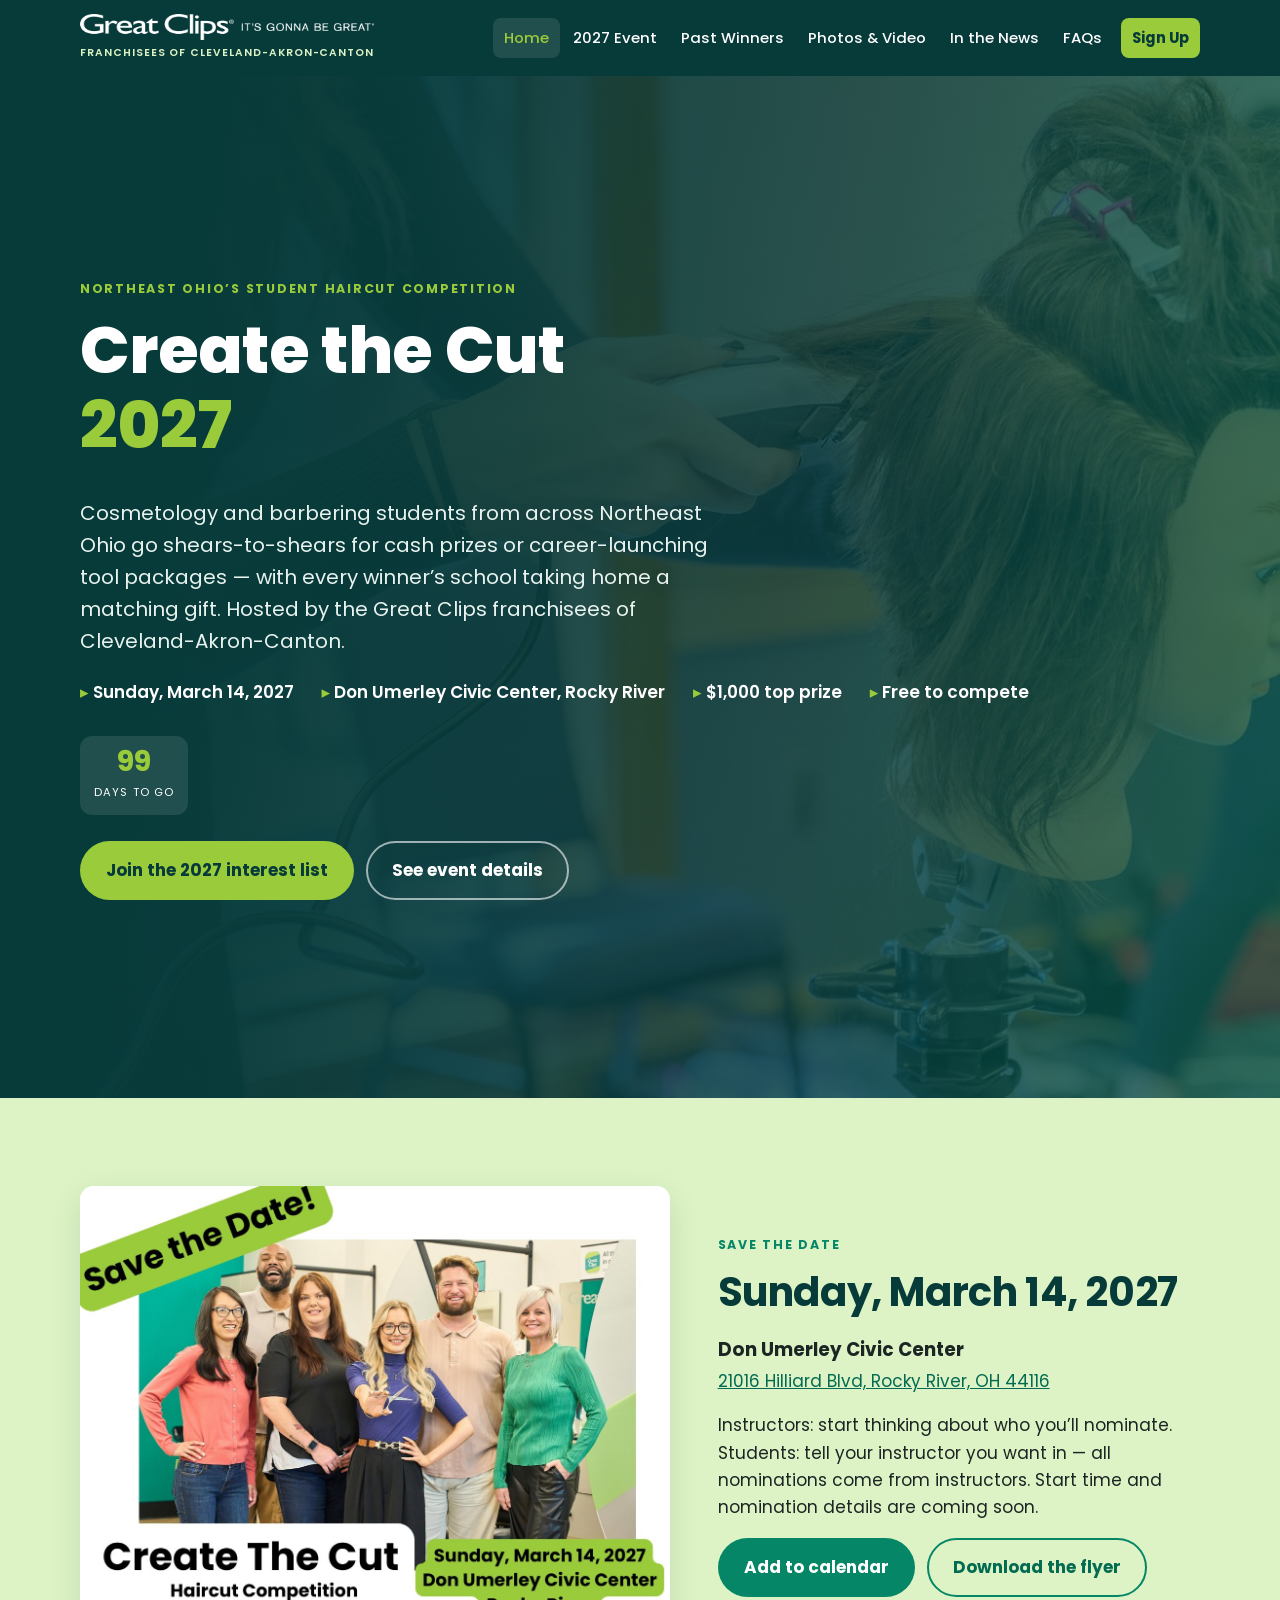
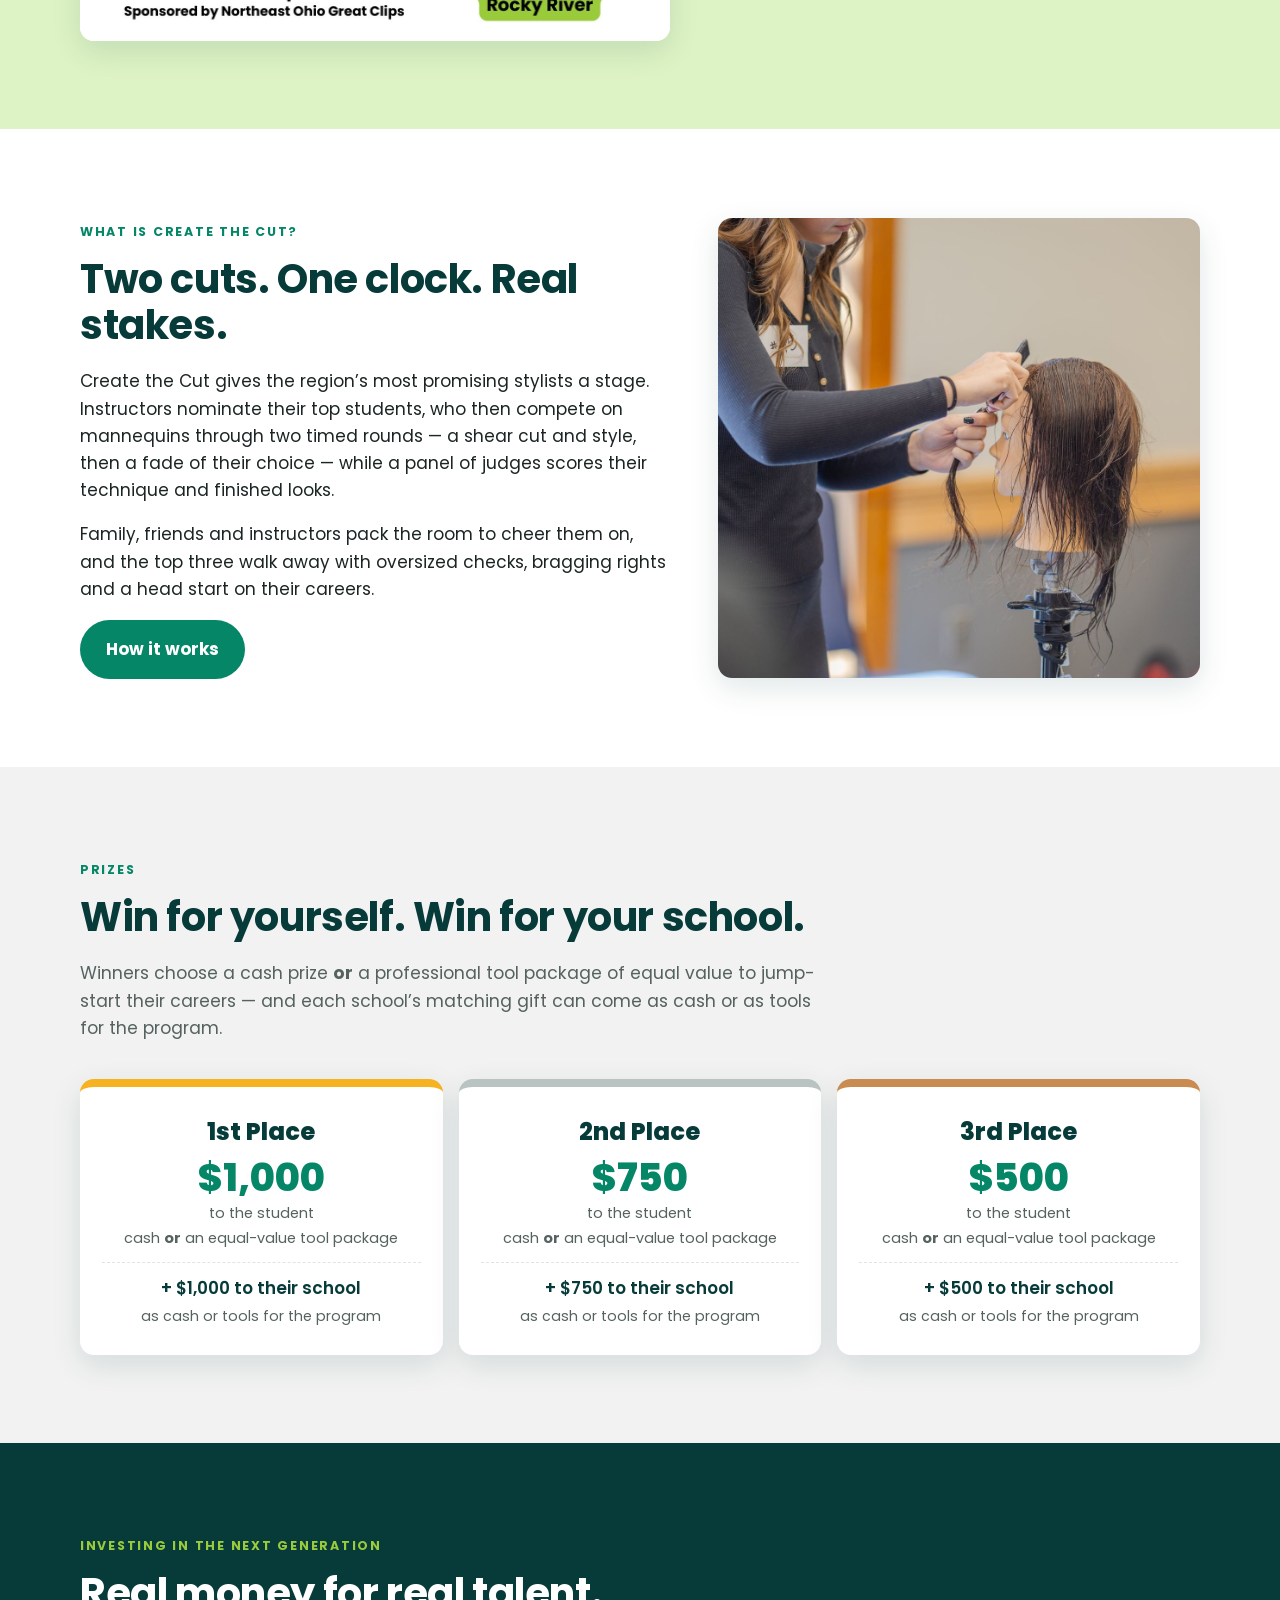
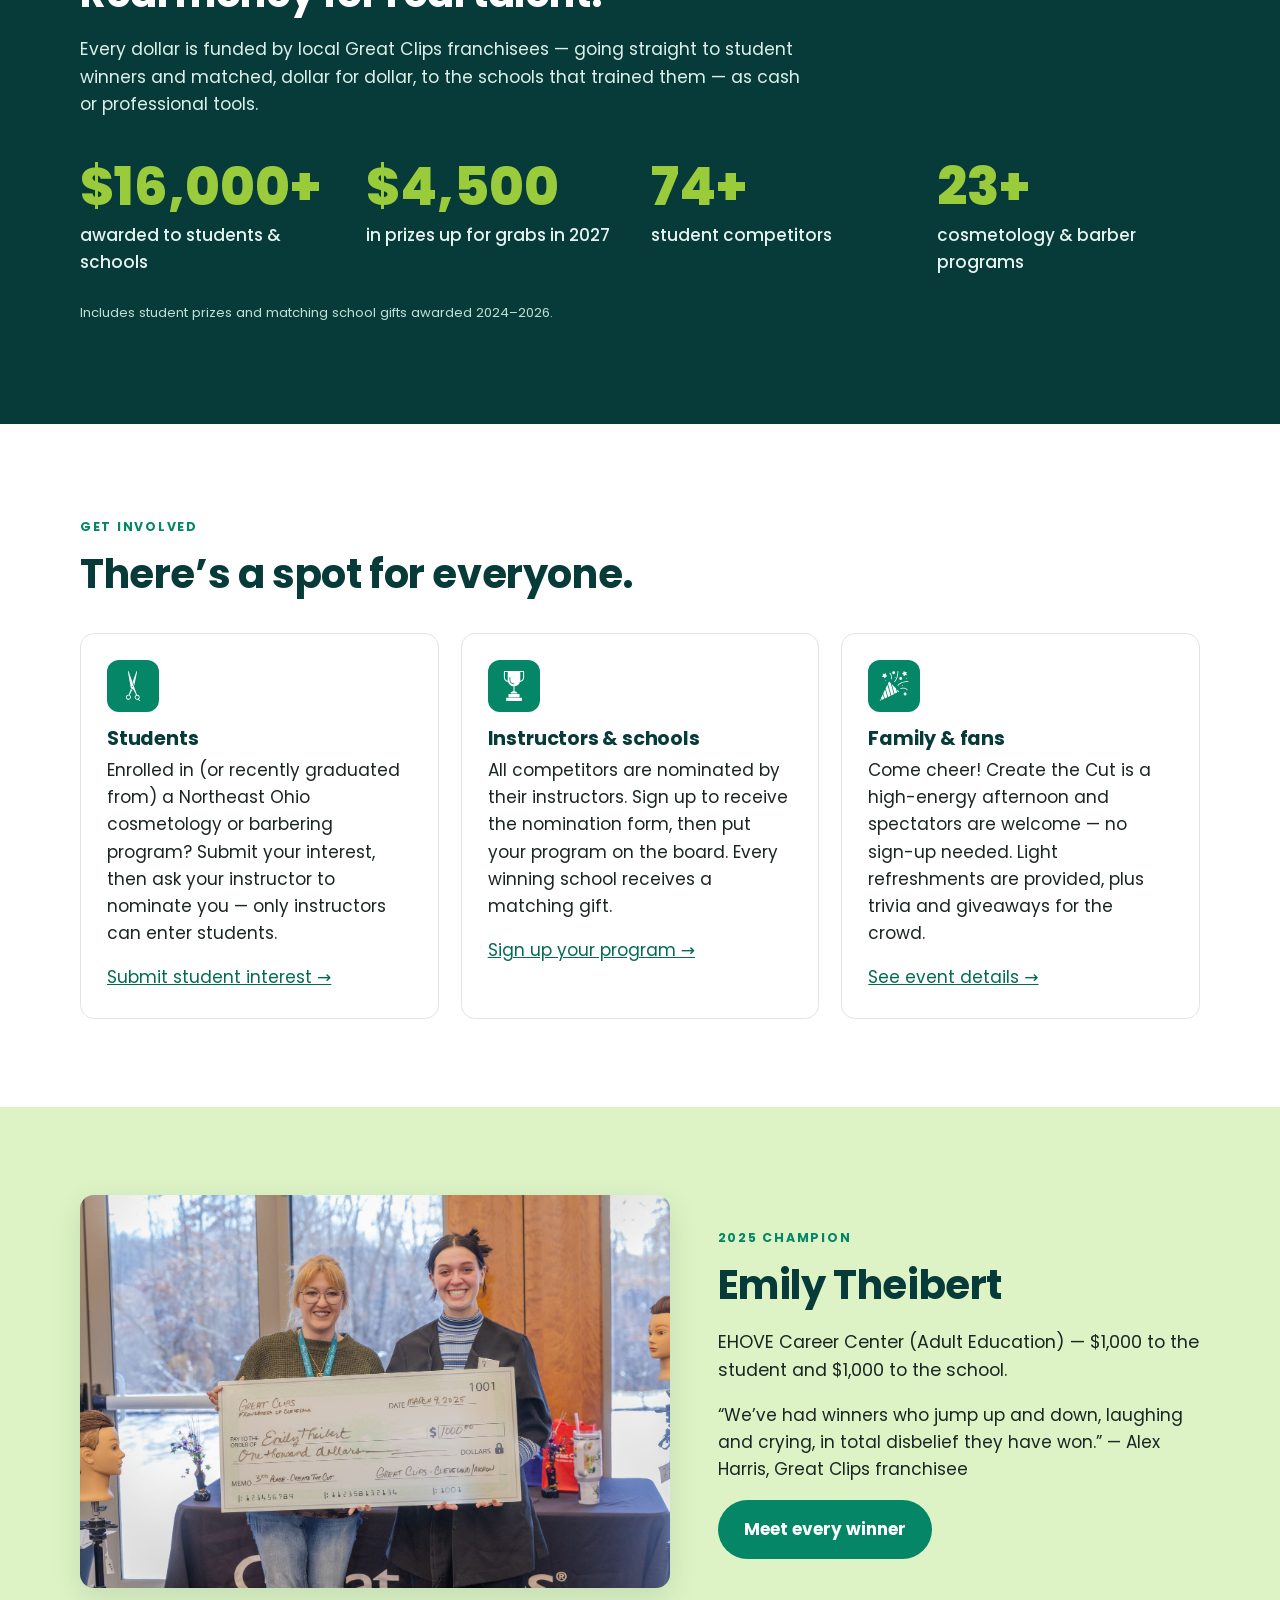
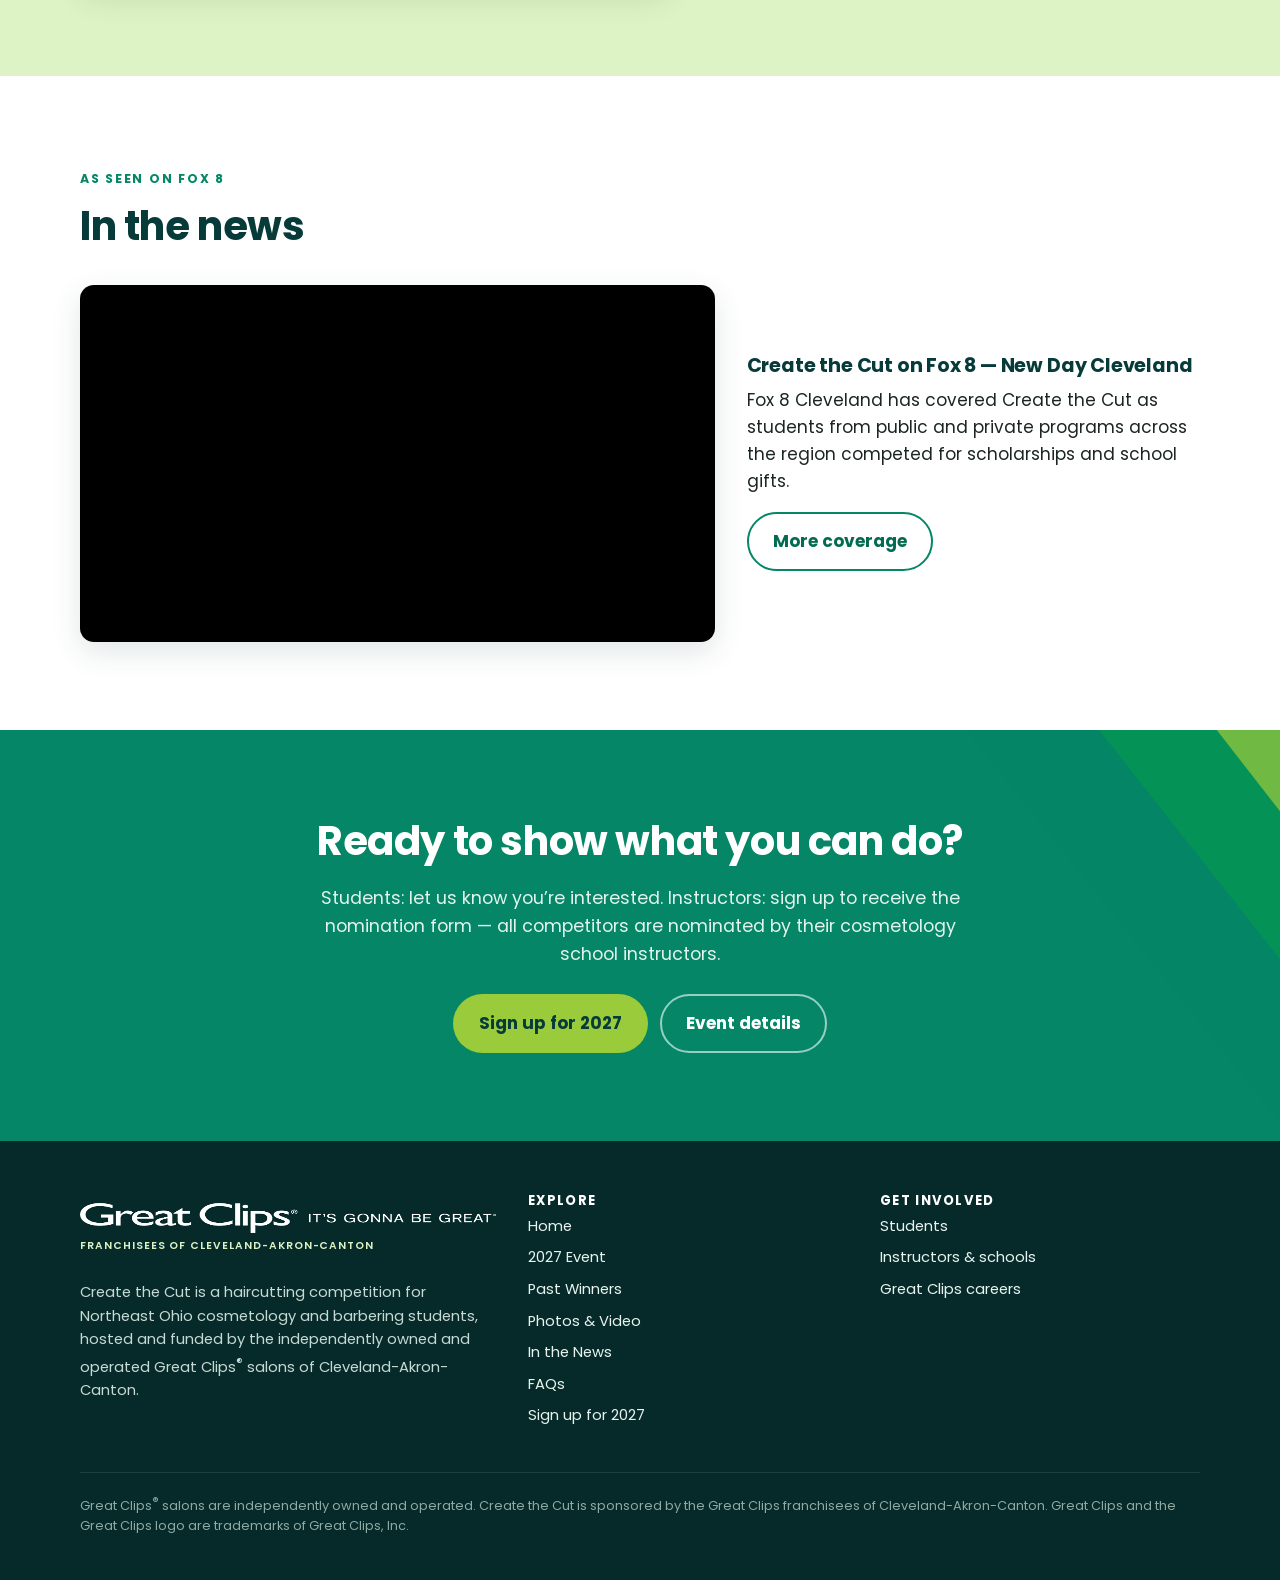
==== commit 117189d8: "Format: shear cut & style + fade of choice; 2 per school; 2026 4th place; 2024 prize packages; retur" ====
--- a/index.html
+++ b/index.html
@@ -13,7 +13,7 @@
 <link rel="preconnect" href="https://fonts.googleapis.com">
 <link rel="preconnect" href="https://fonts.gstatic.com" crossorigin>
 <link href="https://fonts.googleapis.com/css2?family=Poppins:wght@400;500;600;700;800&display=swap" rel="stylesheet">
-<link rel="stylesheet" href="assets/css/site.css?v=1792579326">
+<link rel="stylesheet" href="assets/css/site.css?v=1793300471">
 </head>
 <body>
 <a class="skip" href="#main">Skip to content</a>
@@ -51,7 +51,7 @@
   <div>
     <span class="eyebrow" style="color:var(--jade)">What is Create the Cut?</span>
     <h2>Two cuts. One clock. Real stakes.</h2>
-    <p>Create the Cut gives the region’s most promising stylists a stage. Instructors nominate their top students, who then compete on mannequins through two timed rounds — a haircut and style, then a second haircut — while a panel of judges scores their technique and finished looks.</p>
+    <p>Create the Cut gives the region’s most promising stylists a stage. Instructors nominate their top students, who then compete on mannequins through two timed rounds — a shear cut and style, then a fade of their choice — while a panel of judges scores their technique and finished looks.</p>
     <p>Family, friends and instructors pack the room to cheer them on, and the top three walk away with oversized checks, bragging rights and a head start on their careers.</p>
     <a class="btn btn-jade" href="event.html">How it works</a>
   </div>
@@ -69,12 +69,12 @@
   <h2>Real money for real talent.</h2>
   <p>Every dollar is funded by local Great Clips franchisees — going straight to student winners and matched, dollar for dollar, to the schools that trained them — as cash or professional tools.</p></div>
   <div class="grid g4">
-    <div class="stat"><b>$9,000+</b><span>awarded to students &amp; schools</span></div>
+    <div class="stat"><b>$16,000+</b><span>awarded to students &amp; schools</span></div>
     <div class="stat"><b>$4,500</b><span>in prizes up for grabs in 2027</span></div>
-    <div class="stat"><b>72+</b><span>student competitors</span></div>
+    <div class="stat"><b>74+</b><span>student competitors</span></div>
     <div class="stat"><b>23+</b><span>cosmetology &amp; barber programs</span></div>
   </div>
-  <p class="note">Dollar totals reflect the 2025 and 2026 competitions; 2024 winners received professional tool kits plus prizes for their schools.</p>
+  <p class="note">Includes student prizes and matching school gifts awarded 2024–2026.</p>
 </div></section>
 
 <section><div class="wrap">
@@ -82,7 +82,7 @@
   <div class="grid g3">
     <div class="card"><div class="ico"><img src="assets/icons/shears.svg" alt=""></div><h3>Students</h3><p>Enrolled in (or recently graduated from) a Northeast Ohio cosmetology or barbering program? Submit your interest, then ask your instructor to nominate you — only instructors can enter students.</p><a href="signup.html?role=student">Submit student interest →</a></div>
     <div class="card"><div class="ico"><img src="assets/icons/trophy.svg" alt=""></div><h3>Instructors &amp; schools</h3><p>All competitors are nominated by their instructors. Sign up to receive the nomination form, then put your program on the board. Every winning school receives a matching gift.</p><a href="signup.html?role=instructor">Sign up your program →</a></div>
-    <div class="card"><div class="ico"><img src="assets/icons/party.svg" alt=""></div><h3>Family &amp; fans</h3><p>Come cheer! Create the Cut is a high-energy afternoon and spectators are welcome — no sign-up needed, and light refreshments are provided.</p><a href="event.html">See event details →</a></div>
+    <div class="card"><div class="ico"><img src="assets/icons/party.svg" alt=""></div><h3>Family &amp; fans</h3><p>Come cheer! Create the Cut is a high-energy afternoon and spectators are welcome — no sign-up needed. Light refreshments are provided, plus trivia and giveaways for the crowd.</p><a href="event.html">See event details →</a></div>
   </div>
 </div></section>
 
@@ -139,6 +139,6 @@
   <button class="x" aria-label="Close">×</button><button class="prev" aria-label="Previous photo">‹</button>
   <img alt=""><button class="next" aria-label="Next photo">›</button>
 </div>
-<script src="assets/js/site.js?v=1792579326"></script>
+<script src="assets/js/site.js?v=1793300471"></script>
 </body>
 </html>
--- a/assets/css/site.css
+++ b/assets/css/site.css
@@ -158,7 +158,7 @@
 .year-head { display: flex; flex-wrap: wrap; align-items: baseline; gap: 10px 20px; margin-bottom: 18px; }
 .year-head h2 { margin: 0; font-size: clamp(2.4rem, 5vw, 3.6rem); color: var(--jade); }
 .meta { display: flex; flex-wrap: wrap; gap: 8px; }
-.podium { display: grid; grid-template-columns: repeat(3, 1fr); gap: 16px; margin: 26px 0; }
+.podium { display: grid; grid-template-columns: repeat(auto-fit, minmax(220px, 1fr)); gap: 16px; margin: 26px 0; }
 @media (max-width: 760px) { .podium { grid-template-columns: 1fr; } }
 .winner { border-radius: var(--radius); padding: 22px; background: var(--dark); color: #fff; position: relative; overflow: hidden; }
 .winner .medal { width: 46px; height: 46px; border-radius: 50%; display: grid; place-items: center; font-weight: 800; color: var(--dark); background: var(--marigold); margin-bottom: 12px; }
@@ -293,3 +293,6 @@
 
 .callout { background: #fff4d6; border-left: 6px solid var(--marigold); color: #4a3500; padding: 14px 18px; border-radius: 10px; margin-bottom: 24px; }
 .role-note { margin: 14px 0 0; padding: 12px 16px; border-radius: 10px; background: var(--mint); color: var(--dark); font-size: .94rem; }
+
+.winner.p4 .medal { background: var(--mint); }
+.returning .card b { color: var(--dark); }
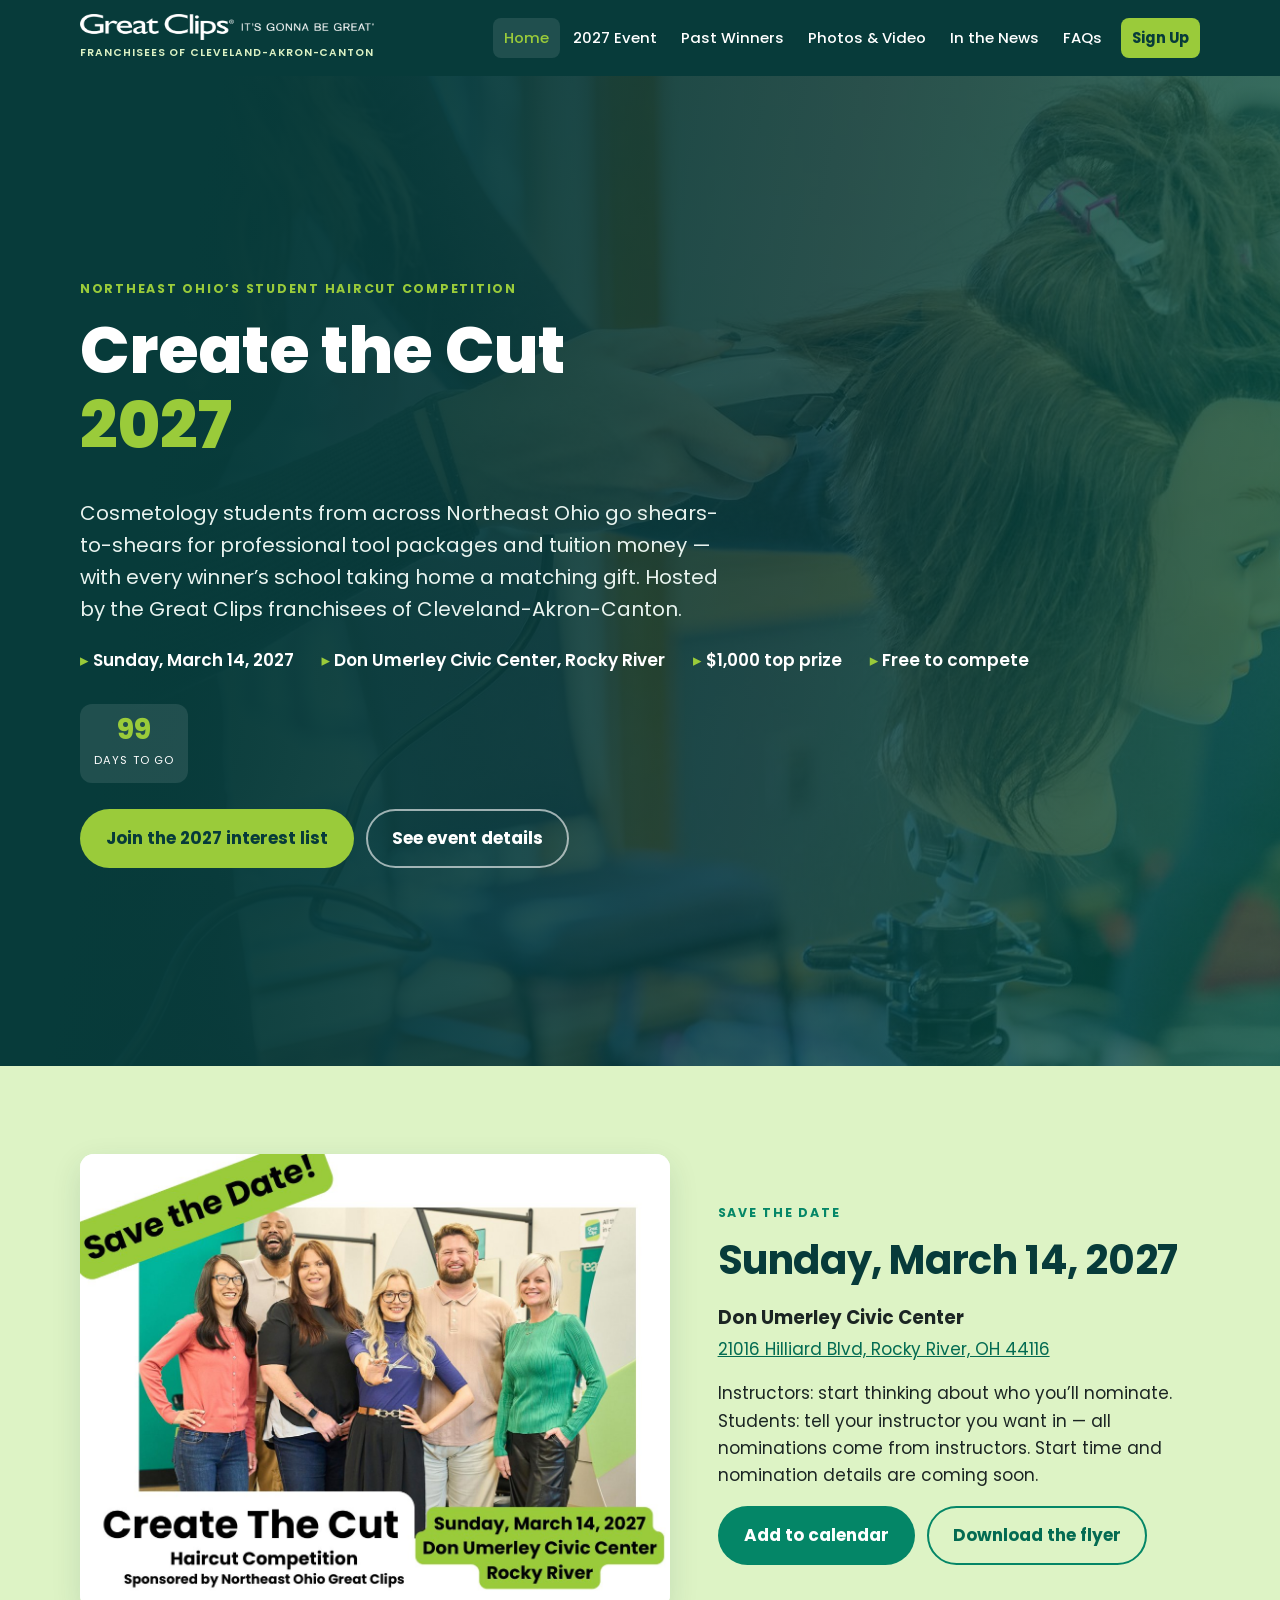
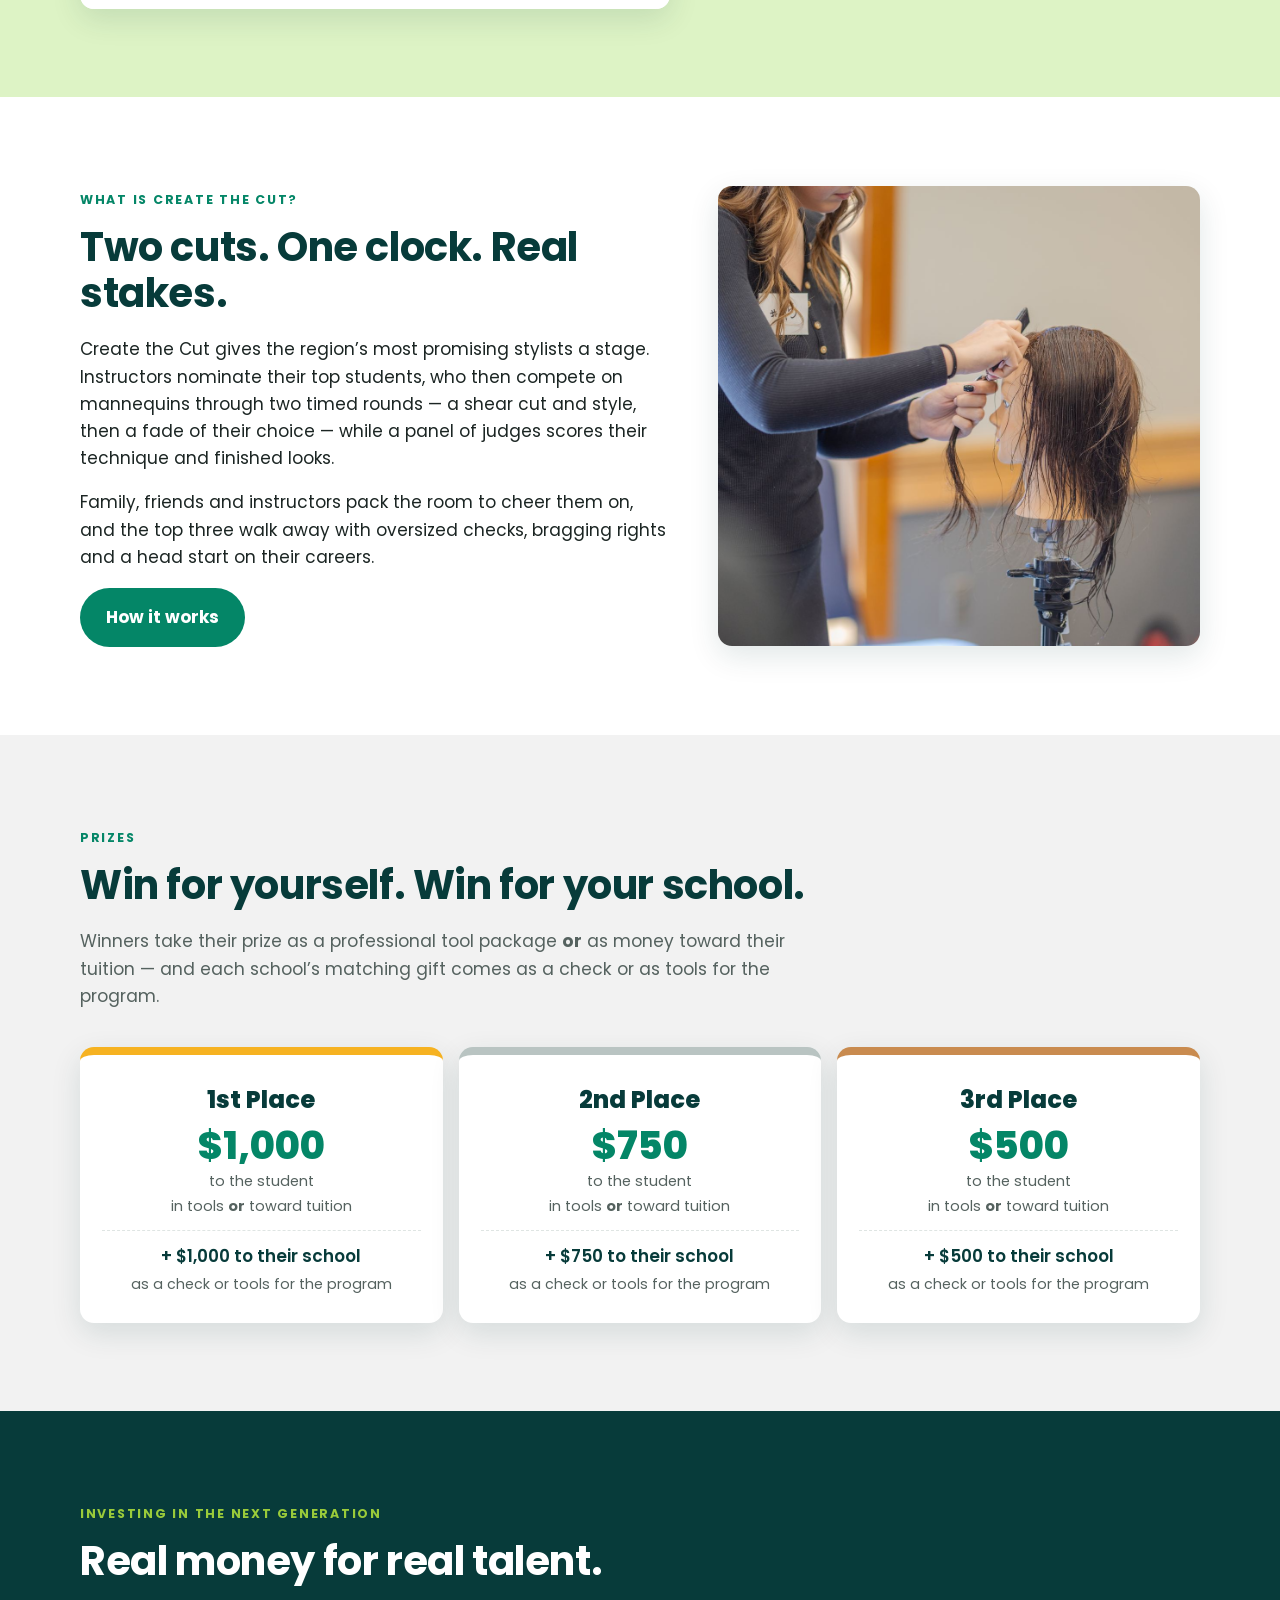
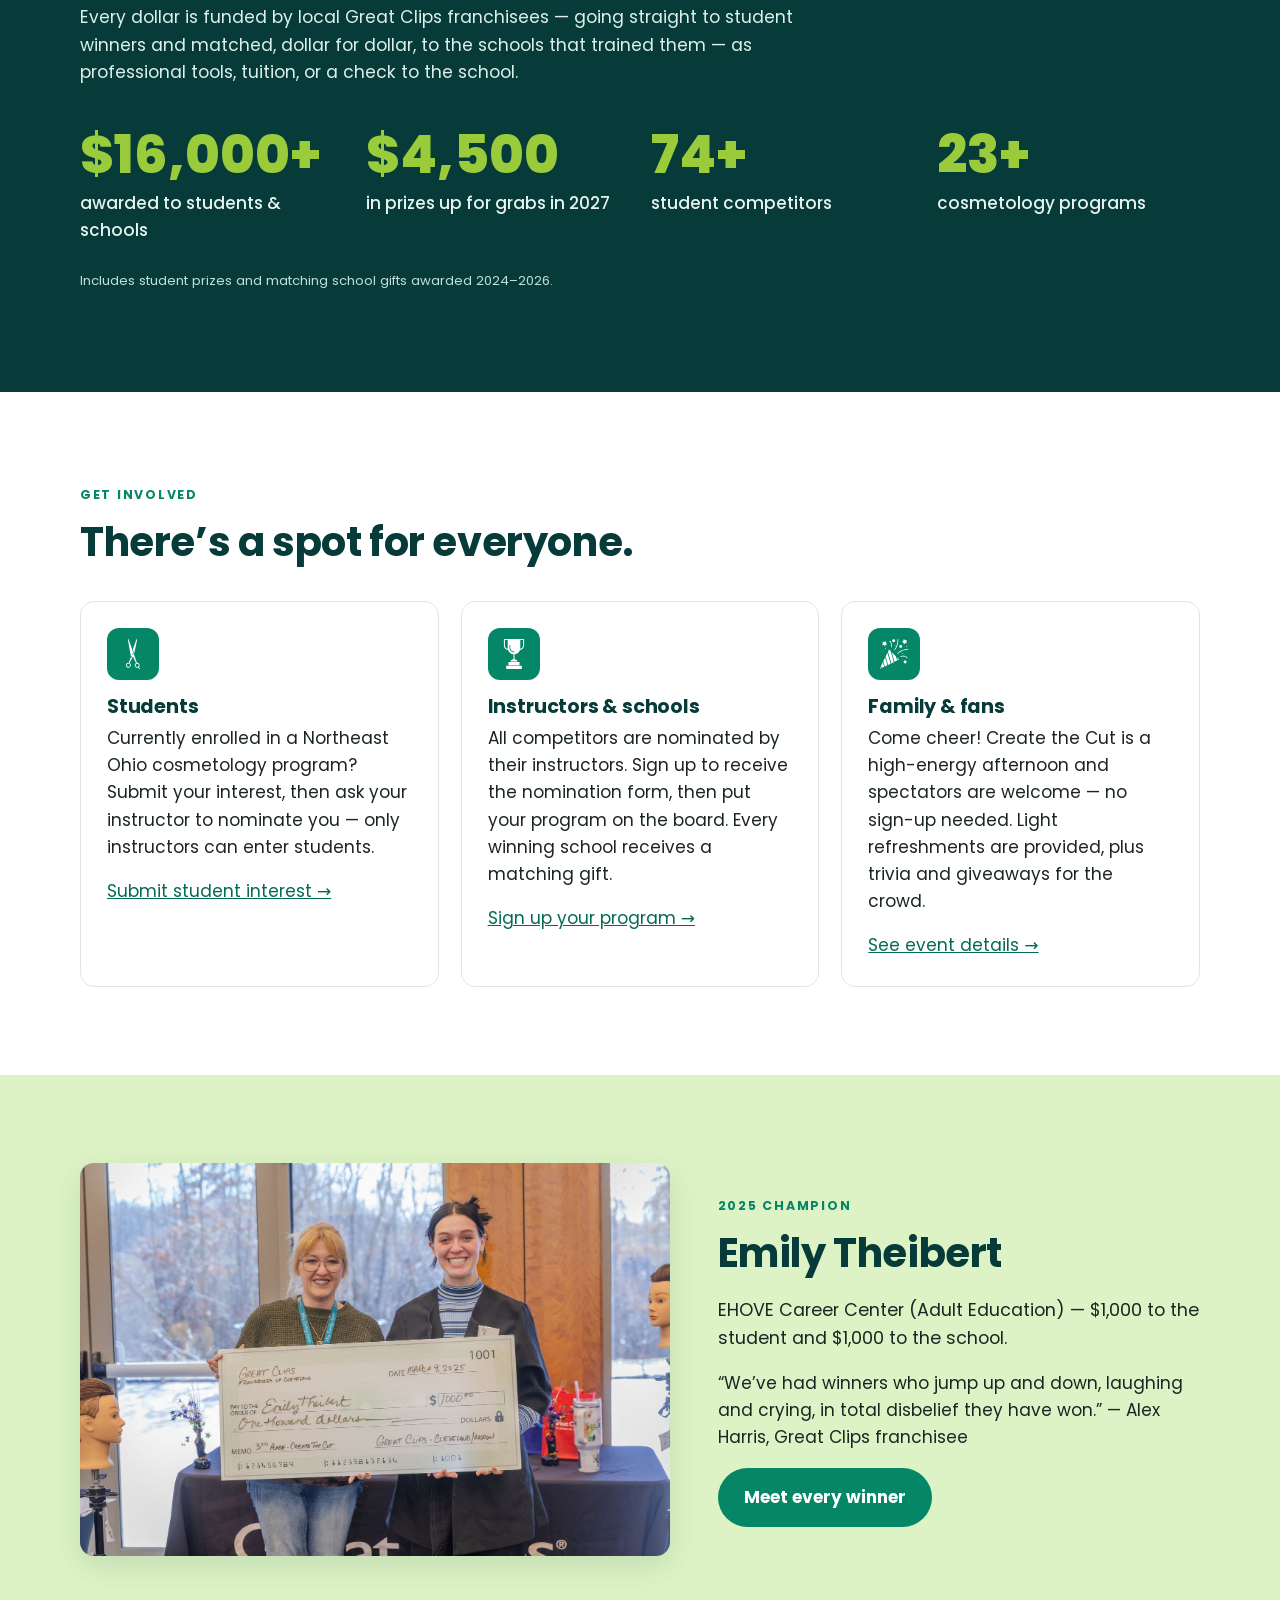
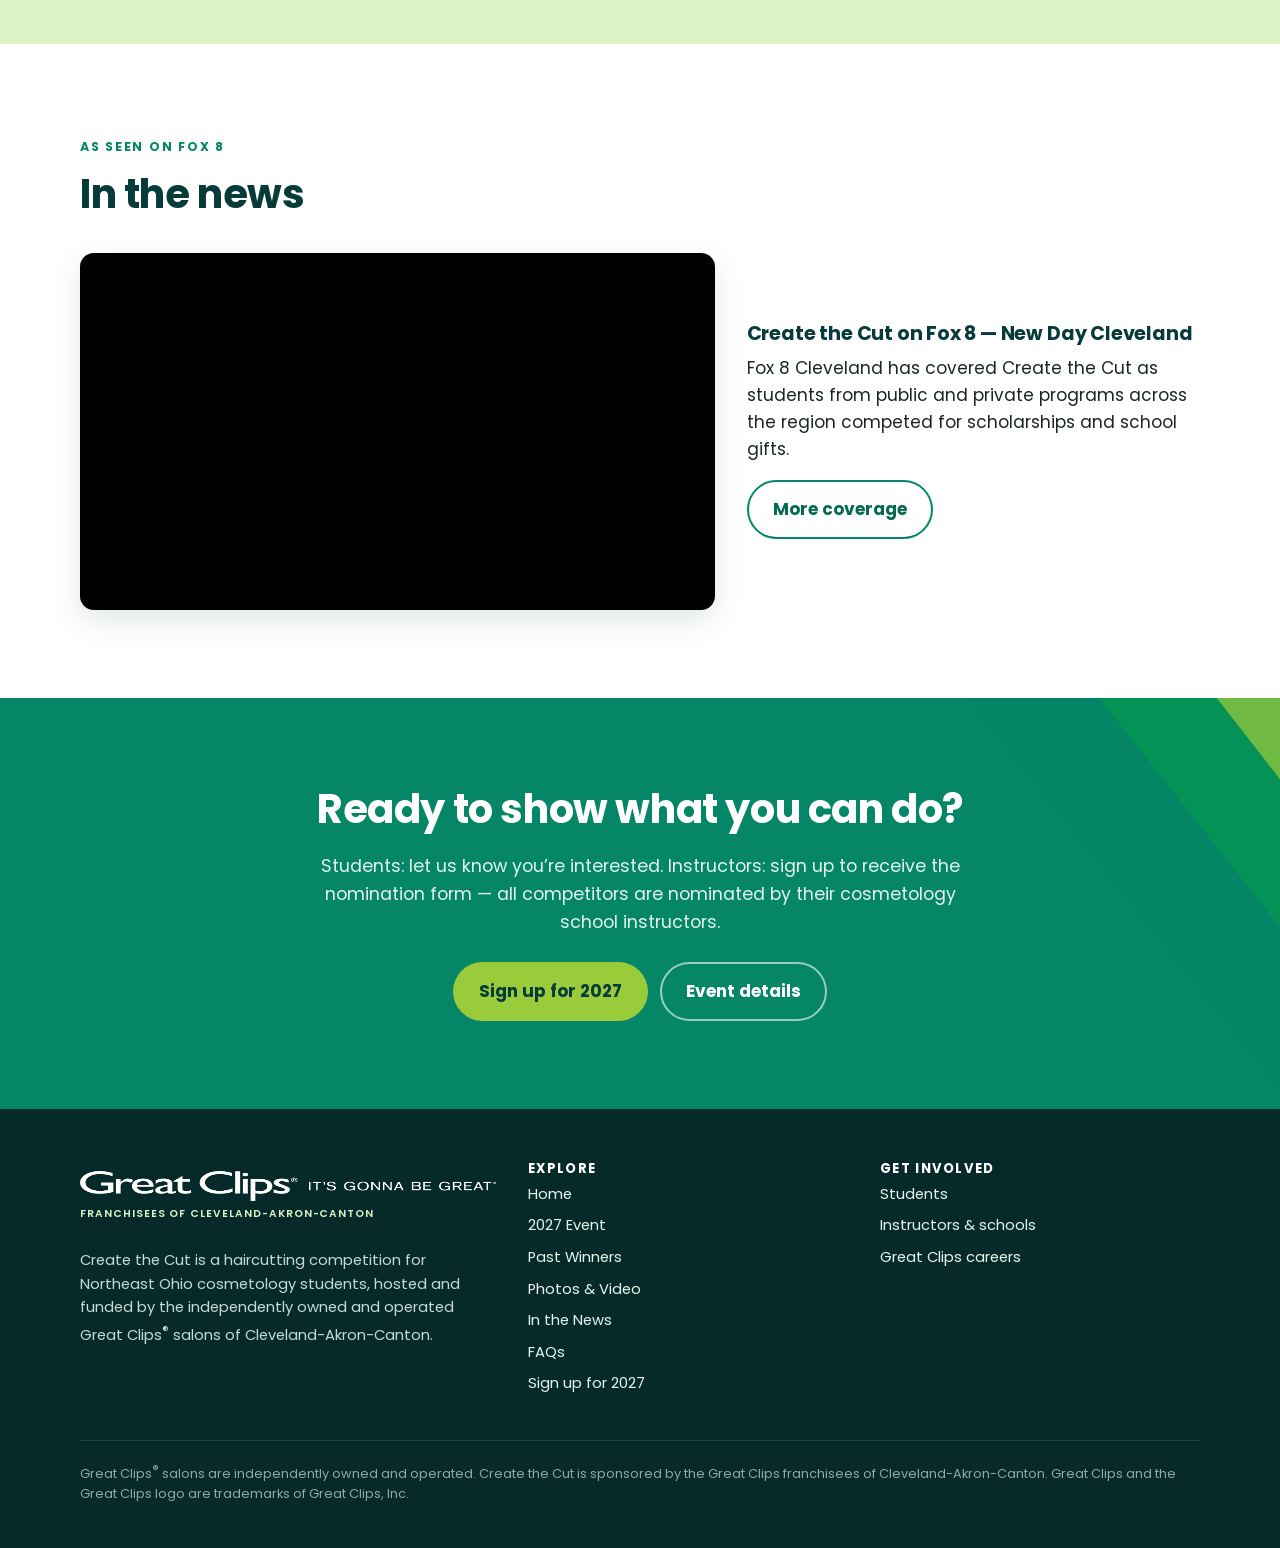
==== commit f345a70f: "Eligibility: current cosmetology students only; prizes are tools or tuition (school: check or tools)" ====
--- a/index.html
+++ b/index.html
@@ -4,9 +4,9 @@
 <meta charset="utf-8">
 <meta name="viewport" content="width=device-width, initial-scale=1">
 <title>Create the Cut 2027 | Great Clips Franchisees of Cleveland-Akron-Canton</title>
-<meta name="description" content="Create the Cut is a haircutting competition for Northeast Ohio cosmetology and barbering students — cash or tool-package prizes plus matching school gifts, hosted by the Great Clips franchisees of Cleveland-Akron-Canton.">
+<meta name="description" content="Create the Cut is a haircutting competition for Northeast Ohio cosmetology students — tool and tuition prizes plus matching school gifts, hosted by the Great Clips franchisees of Cleveland-Akron-Canton.">
 <meta property="og:title" content="Create the Cut 2027 | Great Clips Franchisees of Cleveland-Akron-Canton">
-<meta property="og:description" content="Create the Cut is a haircutting competition for Northeast Ohio cosmetology and barbering students — cash or tool-package prizes plus matching school gifts, hosted by the Great Clips franchisees of Cleveland-Akron-Canton.">
+<meta property="og:description" content="Create the Cut is a haircutting competition for Northeast Ohio cosmetology students — tool and tuition prizes plus matching school gifts, hosted by the Great Clips franchisees of Cleveland-Akron-Canton.">
 <meta property="og:image" content="assets/img/gallery/2025/ctc2025-01.jpg">
 <meta name="theme-color" content="#073b3a">
 <link rel="icon" href="assets/icons/shears.svg" type="image/svg+xml">
@@ -29,7 +29,7 @@
 <section class="hero"><div class="hero-bg" style="background-image:url('assets/img/gallery/2025/ctc2025-19.jpg')"></div><div class="wrap">
   <span class="eyebrow">Northeast Ohio’s student haircut competition</span>
   <h1>Create the Cut <em>2027</em></h1>
-  <p class="lede">Cosmetology and barbering students from across Northeast Ohio go shears-to-shears for cash prizes or career-launching tool packages — with every winner’s school taking home a matching gift. Hosted by the Great Clips franchisees of Cleveland-Akron-Canton.</p>
+  <p class="lede">Cosmetology students from across Northeast Ohio go shears-to-shears for professional tool packages and tuition money — with every winner’s school taking home a matching gift. Hosted by the Great Clips franchisees of Cleveland-Akron-Canton.</p>
   <div class="facts"><span>Sunday, March 14, 2027</span><span>Don Umerley Civic Center, Rocky River</span><span>$1,000 top prize</span><span>Free to compete</span></div>
   <div class="countdown" data-to="2027-03-14T00:00:00-05:00"><div><b data-d>–</b><small>days to go</small></div></div>
   <div class="btn-row"><a class="btn btn-lime" href="signup.html">Join the 2027 interest list</a><a class="btn btn-ghost" href="event.html">See event details</a></div>
@@ -60,19 +60,19 @@
 
 <section class="band-gray"><div class="wrap">
   <div class="section-head"><span class="eyebrow" style="color:var(--jade)">Prizes</span><h2>Win for yourself. Win for your school.</h2>
-  <p>Winners choose a cash prize <b>or</b> a professional tool package of equal value to jump-start their careers — and each school’s matching gift can come as cash or as tools for the program.</p></div>
-  <div class="prizes"><div class="prize p1"><div class="place">1st Place</div><div class="amt">$1,000</div><div class="who">to the student</div><div class="who" style="margin-top:2px">cash <b>or</b> an equal-value tool package</div><span class="plus">+ $1,000 to their school<br><small style="font-weight:400;color:var(--muted)">as cash or tools for the program</small></span></div><div class="prize p2"><div class="place">2nd Place</div><div class="amt">$750</div><div class="who">to the student</div><div class="who" style="margin-top:2px">cash <b>or</b> an equal-value tool package</div><span class="plus">+ $750 to their school<br><small style="font-weight:400;color:var(--muted)">as cash or tools for the program</small></span></div><div class="prize p3"><div class="place">3rd Place</div><div class="amt">$500</div><div class="who">to the student</div><div class="who" style="margin-top:2px">cash <b>or</b> an equal-value tool package</div><span class="plus">+ $500 to their school<br><small style="font-weight:400;color:var(--muted)">as cash or tools for the program</small></span></div></div>
+  <p>Winners take their prize as a professional tool package <b>or</b> as money toward their tuition — and each school’s matching gift comes as a check or as tools for the program.</p></div>
+  <div class="prizes"><div class="prize p1"><div class="place">1st Place</div><div class="amt">$1,000</div><div class="who">to the student</div><div class="who" style="margin-top:2px">in tools <b>or</b> toward tuition</div><span class="plus">+ $1,000 to their school<br><small style="font-weight:400;color:var(--muted)">as a check or tools for the program</small></span></div><div class="prize p2"><div class="place">2nd Place</div><div class="amt">$750</div><div class="who">to the student</div><div class="who" style="margin-top:2px">in tools <b>or</b> toward tuition</div><span class="plus">+ $750 to their school<br><small style="font-weight:400;color:var(--muted)">as a check or tools for the program</small></span></div><div class="prize p3"><div class="place">3rd Place</div><div class="amt">$500</div><div class="who">to the student</div><div class="who" style="margin-top:2px">in tools <b>or</b> toward tuition</div><span class="plus">+ $500 to their school<br><small style="font-weight:400;color:var(--muted)">as a check or tools for the program</small></span></div></div>
 </div></section>
 
 <section class="band-dark"><div class="wrap">
   <div class="section-head"><span class="eyebrow">Investing in the next generation</span>
   <h2>Real money for real talent.</h2>
-  <p>Every dollar is funded by local Great Clips franchisees — going straight to student winners and matched, dollar for dollar, to the schools that trained them — as cash or professional tools.</p></div>
+  <p>Every dollar is funded by local Great Clips franchisees — going straight to student winners and matched, dollar for dollar, to the schools that trained them — as professional tools, tuition, or a check to the school.</p></div>
   <div class="grid g4">
     <div class="stat"><b>$16,000+</b><span>awarded to students &amp; schools</span></div>
     <div class="stat"><b>$4,500</b><span>in prizes up for grabs in 2027</span></div>
     <div class="stat"><b>74+</b><span>student competitors</span></div>
-    <div class="stat"><b>23+</b><span>cosmetology &amp; barber programs</span></div>
+    <div class="stat"><b>23+</b><span>cosmetology programs</span></div>
   </div>
   <p class="note">Includes student prizes and matching school gifts awarded 2024–2026.</p>
 </div></section>
@@ -80,7 +80,7 @@
 <section><div class="wrap">
   <div class="section-head"><span class="eyebrow" style="color:var(--jade)">Get involved</span><h2>There’s a spot for everyone.</h2></div>
   <div class="grid g3">
-    <div class="card"><div class="ico"><img src="assets/icons/shears.svg" alt=""></div><h3>Students</h3><p>Enrolled in (or recently graduated from) a Northeast Ohio cosmetology or barbering program? Submit your interest, then ask your instructor to nominate you — only instructors can enter students.</p><a href="signup.html?role=student">Submit student interest →</a></div>
+    <div class="card"><div class="ico"><img src="assets/icons/shears.svg" alt=""></div><h3>Students</h3><p>Currently enrolled in a Northeast Ohio cosmetology program? Submit your interest, then ask your instructor to nominate you — only instructors can enter students.</p><a href="signup.html?role=student">Submit student interest →</a></div>
     <div class="card"><div class="ico"><img src="assets/icons/trophy.svg" alt=""></div><h3>Instructors &amp; schools</h3><p>All competitors are nominated by their instructors. Sign up to receive the nomination form, then put your program on the board. Every winning school receives a matching gift.</p><a href="signup.html?role=instructor">Sign up your program →</a></div>
     <div class="card"><div class="ico"><img src="assets/icons/party.svg" alt=""></div><h3>Family &amp; fans</h3><p>Come cheer! Create the Cut is a high-energy afternoon and spectators are welcome — no sign-up needed. Light refreshments are provided, plus trivia and giveaways for the crowd.</p><a href="event.html">See event details →</a></div>
   </div>
@@ -116,7 +116,7 @@
     <div class="cols">
       <div>
         <a class="lockup " href="index.html" aria-label="Great Clips franchisees of Cleveland-Akron-Canton — home"><img src="assets/logo/gc-logo-tag-white.png" alt="Great Clips" width="276" height="26"><span>Franchisees of Cleveland-Akron-Canton</span></a>
-        <p style="margin-top:16px;max-width:30rem">Create the Cut is a haircutting competition for Northeast Ohio cosmetology and barbering students, hosted and funded by the independently owned and operated Great Clips<sup>®</sup> salons of Cleveland-Akron-Canton.</p>
+        <p style="margin-top:16px;max-width:30rem">Create the Cut is a haircutting competition for Northeast Ohio cosmetology students, hosted and funded by the independently owned and operated Great Clips<sup>®</sup> salons of Cleveland-Akron-Canton.</p>
       </div>
       <div>
         <h4>Explore</h4>
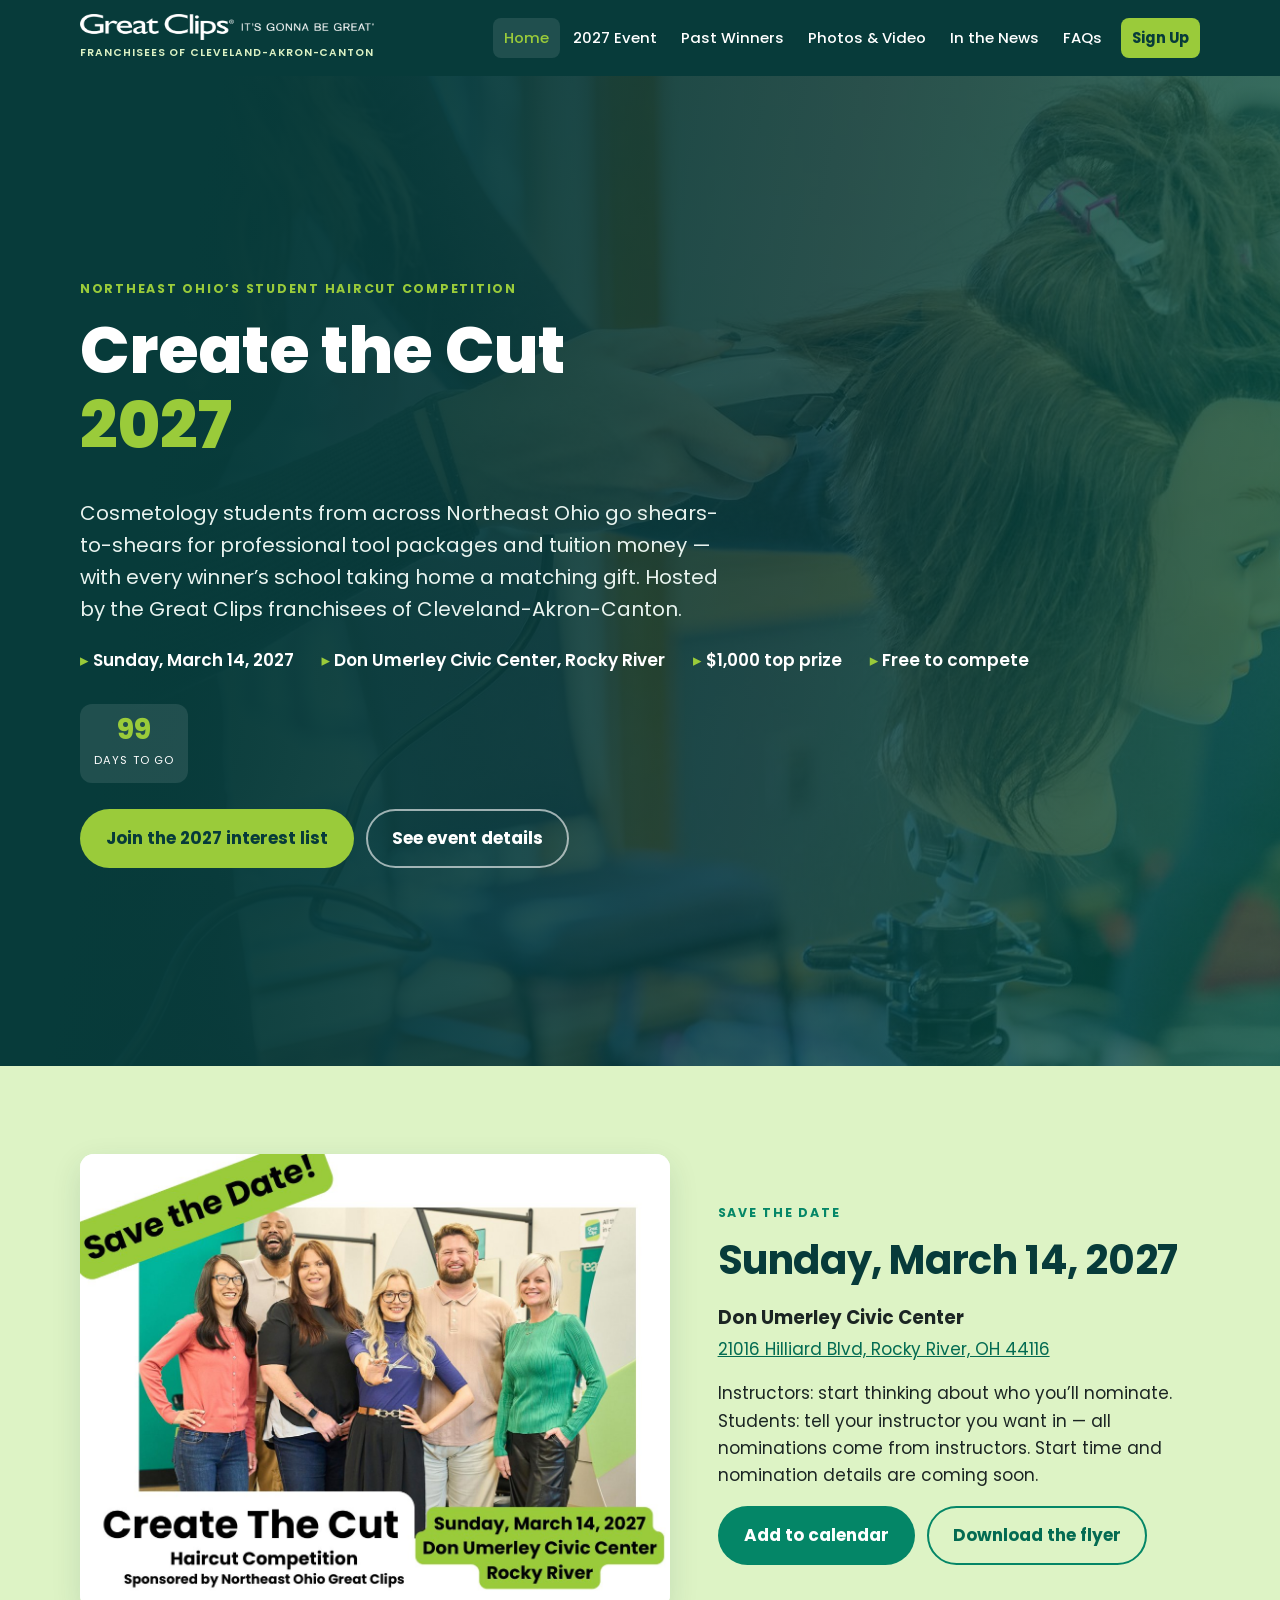
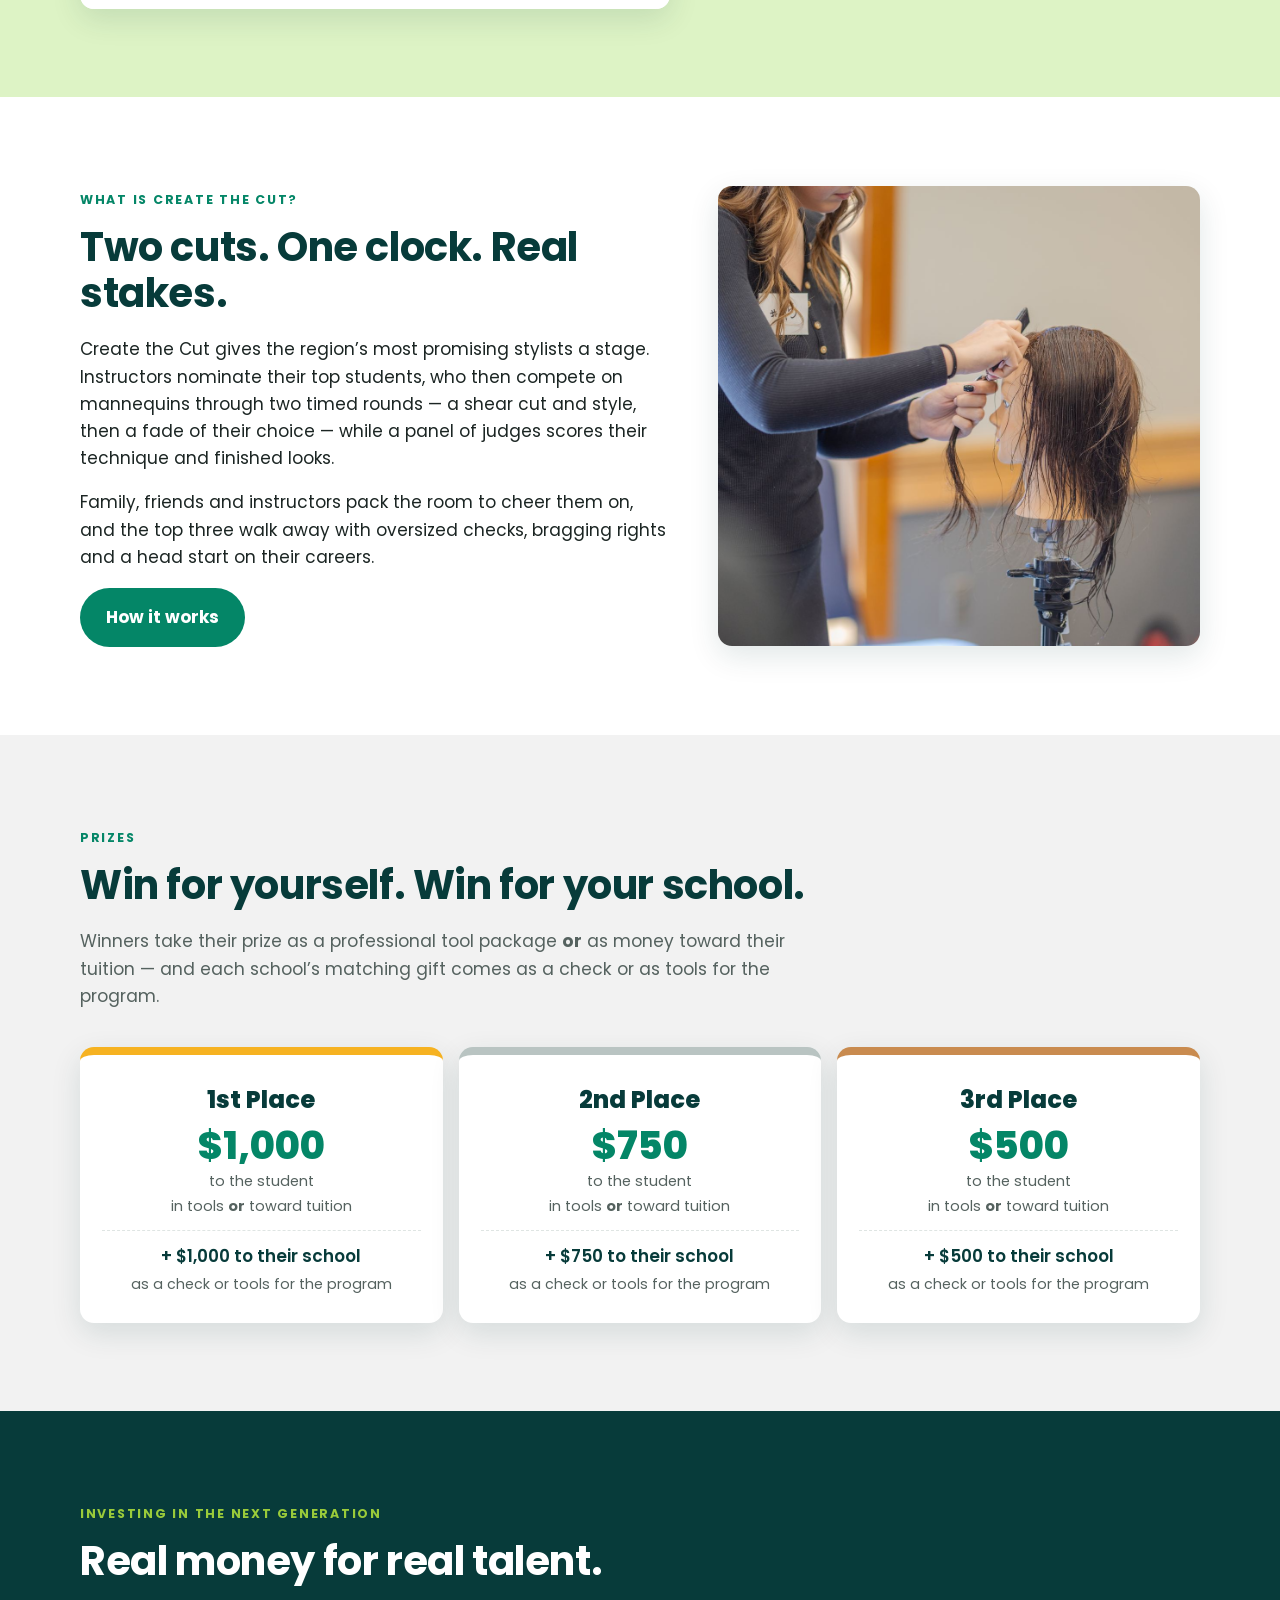
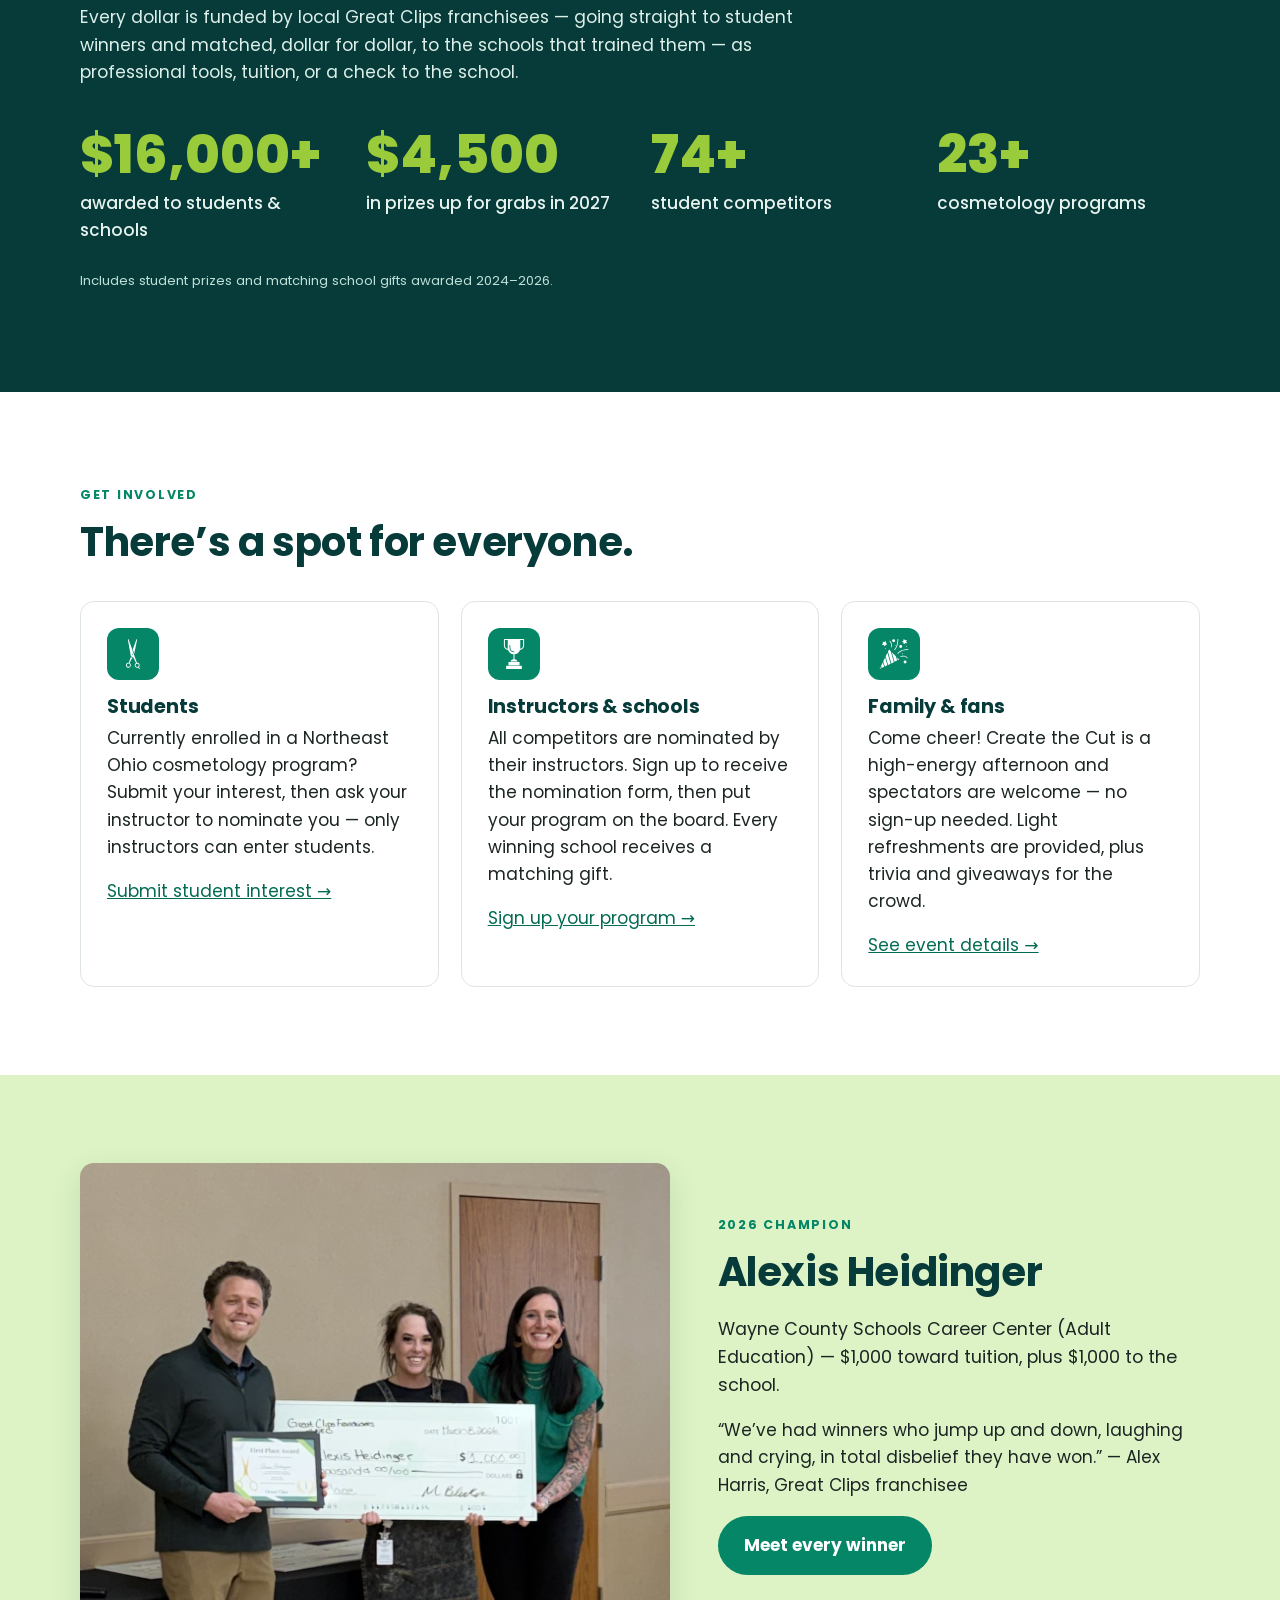
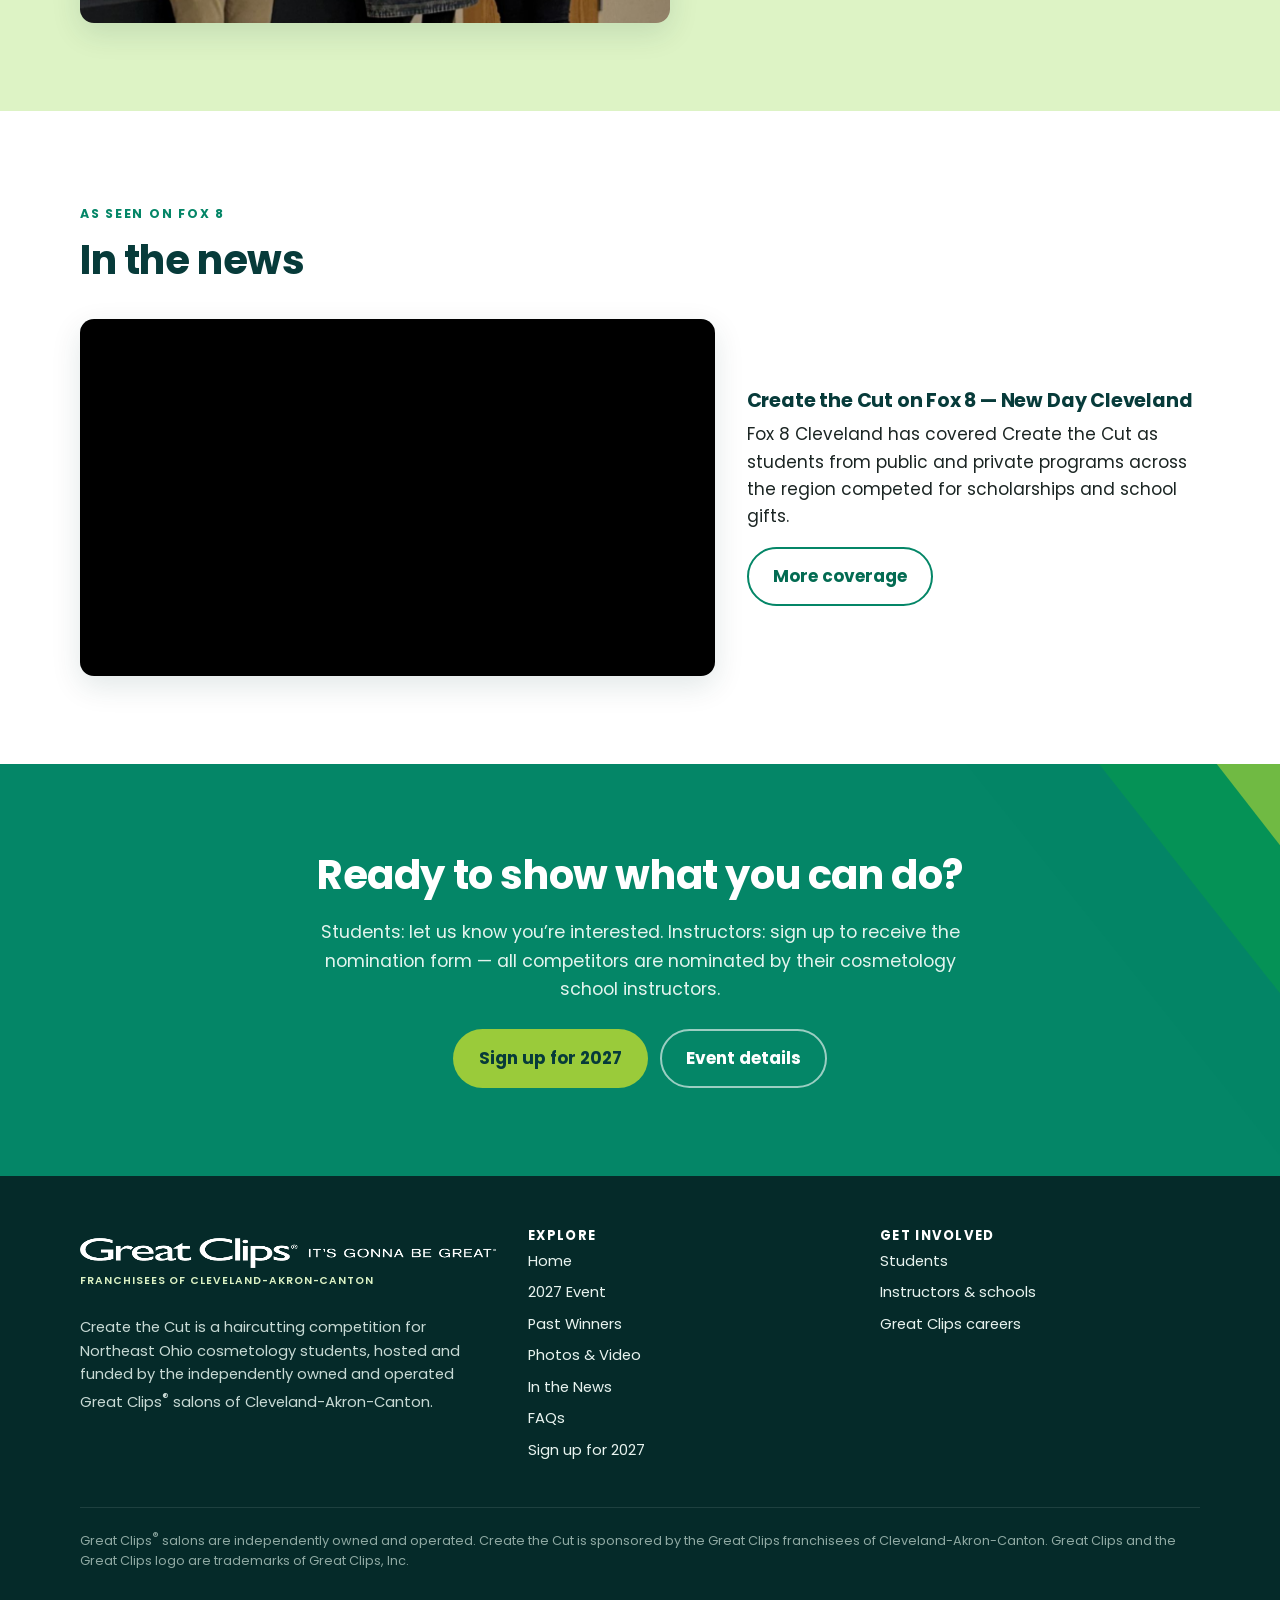
==== commit 03ef3d85: "Home: champion section shows the most recent winner (2026: Alexis Heidinger) Co-Authored-By: Claude " ====
--- a/index.html
+++ b/index.html
@@ -13,7 +13,7 @@
 <link rel="preconnect" href="https://fonts.googleapis.com">
 <link rel="preconnect" href="https://fonts.gstatic.com" crossorigin>
 <link href="https://fonts.googleapis.com/css2?family=Poppins:wght@400;500;600;700;800&display=swap" rel="stylesheet">
-<link rel="stylesheet" href="assets/css/site.css?v=1793300471">
+<link rel="stylesheet" href="assets/css/site.css?v=1793361626">
 </head>
 <body>
 <a class="skip" href="#main">Skip to content</a>
@@ -43,7 +43,7 @@
     <p style="font-size:1.15rem;margin-bottom:4px"><b>Don Umerley Civic Center</b></p>
     <p><a href="https://www.google.com/maps/search/?api=1&amp;query=Don+Umerley+Civic+Center+21016+Hilliard+Blvd+Rocky+River+OH+44116" target="_blank" rel="noopener">21016 Hilliard Blvd, Rocky River, OH 44116</a></p>
     <p>Instructors: start thinking about who you’ll nominate. Students: tell your instructor you want in — all nominations come from instructors. Start time and nomination details are coming soon.</p>
-    <div class="btn-row"><a class="btn btn-jade" href="assets/create-the-cut-2027.ics" download>Add to calendar</a><a class="btn btn-outline" href="assets/ctc-save-the-date-2027.pdf" download>Download the flyer</a></div>
+    <div class="btn-row"><a class="btn btn-jade" href="assets/create-the-cut-2027.ics" download>Add to calendar</a><a class="btn btn-outline" href="assets/ctc-2027-flyer.pdf" download>Download the flyer</a></div>
   </div>
 </div></section>
 
@@ -87,11 +87,11 @@
 </div></section>
 
 <section class="band-mint"><div class="wrap split">
-  <img src="assets/img/gallery/2025/ctc2025-37.jpg" alt="Emily Theibert holding the first-place check at Create the Cut 2025" loading="lazy">
+  <img src="assets/img/gallery/2026/ctc2026-17.jpg" alt="Alexis Heidinger holding the first-place check at Create the Cut 2026" loading="lazy" style="object-position:center 22%">
   <div>
-    <span class="eyebrow" style="color:var(--jade)">2025 Champion</span>
-    <h2>Emily Theibert</h2>
-    <p style="font-size:1.1rem">EHOVE Career Center (Adult Education) — $1,000 to the student and $1,000 to the school.</p>
+    <span class="eyebrow" style="color:var(--jade)">2026 Champion</span>
+    <h2>Alexis Heidinger</h2>
+    <p style="font-size:1.1rem">Wayne County Schools Career Center (Adult Education) — $1,000 toward tuition, plus $1,000 to the school.</p>
     <p>“We’ve had winners who jump up and down, laughing and crying, in total disbelief they have won.” — Alex Harris, Great Clips franchisee</p>
     <a class="btn btn-jade" href="past-events.html">Meet every winner</a>
   </div>
@@ -139,6 +139,6 @@
   <button class="x" aria-label="Close">×</button><button class="prev" aria-label="Previous photo">‹</button>
   <img alt=""><button class="next" aria-label="Next photo">›</button>
 </div>
-<script src="assets/js/site.js?v=1793300471"></script>
+<script src="assets/js/site.js?v=1793361626"></script>
 </body>
 </html>
--- a/assets/css/site.css
+++ b/assets/css/site.css
@@ -142,11 +142,14 @@
 .sched li { display: grid; grid-template-columns: 130px 1fr; gap: 16px; padding: 14px 0; border-bottom: 1px solid var(--line); }
 .sched li b { color: var(--jade-ink); }
 @media (max-width: 520px) { .sched li { grid-template-columns: 1fr; gap: 2px; } }
-.glance { display: grid; grid-template-columns: repeat(auto-fit, minmax(220px, 1fr)); gap: 0; border: 1px solid var(--line); border-radius: var(--radius); overflow: hidden; background: #fff; }
+.glance { display: grid; grid-template-columns: repeat(3, 1fr); gap: 0; border: 1px solid var(--line); border-radius: var(--radius); overflow: hidden; background: #fff; }
 .glance div { padding: 22px; border-right: 1px solid var(--line); border-bottom: 1px solid var(--line); }
 .glance small { display: block; text-transform: uppercase; letter-spacing: .1em; font-weight: 700; font-size: .72rem; color: var(--jade-ink); margin-bottom: 4px; }
 .glance strong { display: block; font-size: 1.12rem; color: var(--dark); }
 .glance span { color: var(--muted); font-size: .92rem; }
+.glance { margin-right: 0; } .glance div { margin: 0 -1px -1px 0; }
+@media (max-width: 860px) { .glance { grid-template-columns: repeat(2, 1fr); } }
+@media (max-width: 520px) { .glance { grid-template-columns: 1fr; } }
 .tag { display: inline-block; background: var(--mint); color: var(--dark); font-weight: 600; font-size: .78rem; padding: 3px 10px; border-radius: 999px; }
 .tba { background: #fff4d6; color: #6b4b00; }
 
@@ -160,13 +163,17 @@
 .meta { display: flex; flex-wrap: wrap; gap: 8px; }
 .podium { display: grid; grid-template-columns: repeat(auto-fit, minmax(220px, 1fr)); gap: 16px; margin: 26px 0; }
 @media (max-width: 760px) { .podium { grid-template-columns: 1fr; } }
-.winner { border-radius: var(--radius); padding: 22px; background: var(--dark); color: #fff; position: relative; overflow: hidden; }
+.winner { border-radius: var(--radius); padding: 22px; background: var(--dark); color: #fff; position: relative; overflow: hidden; display: flex; flex-direction: column; }
+.winner > * { flex-shrink: 0; }
+.winner .medal { align-self: flex-start; }
+.winner .sc { margin-bottom: 14px; }
+.winner .sc + .amt { margin-top: auto; }
 .winner .medal { width: 46px; height: 46px; border-radius: 50%; display: grid; place-items: center; font-weight: 800; color: var(--dark); background: var(--marigold); margin-bottom: 12px; }
 .winner.p2 .medal { background: #d5dddb; }
 .winner.p3 .medal { background: #d9a06b; }
 .winner .nm { font-size: 1.3rem; font-weight: 700; line-height: 1.2; }
 .winner .sc { color: var(--mint); font-size: .95rem; margin-top: 4px; }
-.winner .amt { margin-top: 14px; font-size: .88rem; color: #cde6de; }
+.winner .amt { margin-top: 6px; font-size: .88rem; color: #cde6de; }
 .winner .amt b { color: var(--lime); }
 .pending { border: 2px dashed var(--line); border-radius: var(--radius); padding: 22px; color: var(--muted); background: #fff; margin: 22px 0; }
 details.roster { background: #fff; border: 1px solid var(--line); border-radius: var(--radius); margin-top: 18px; }
